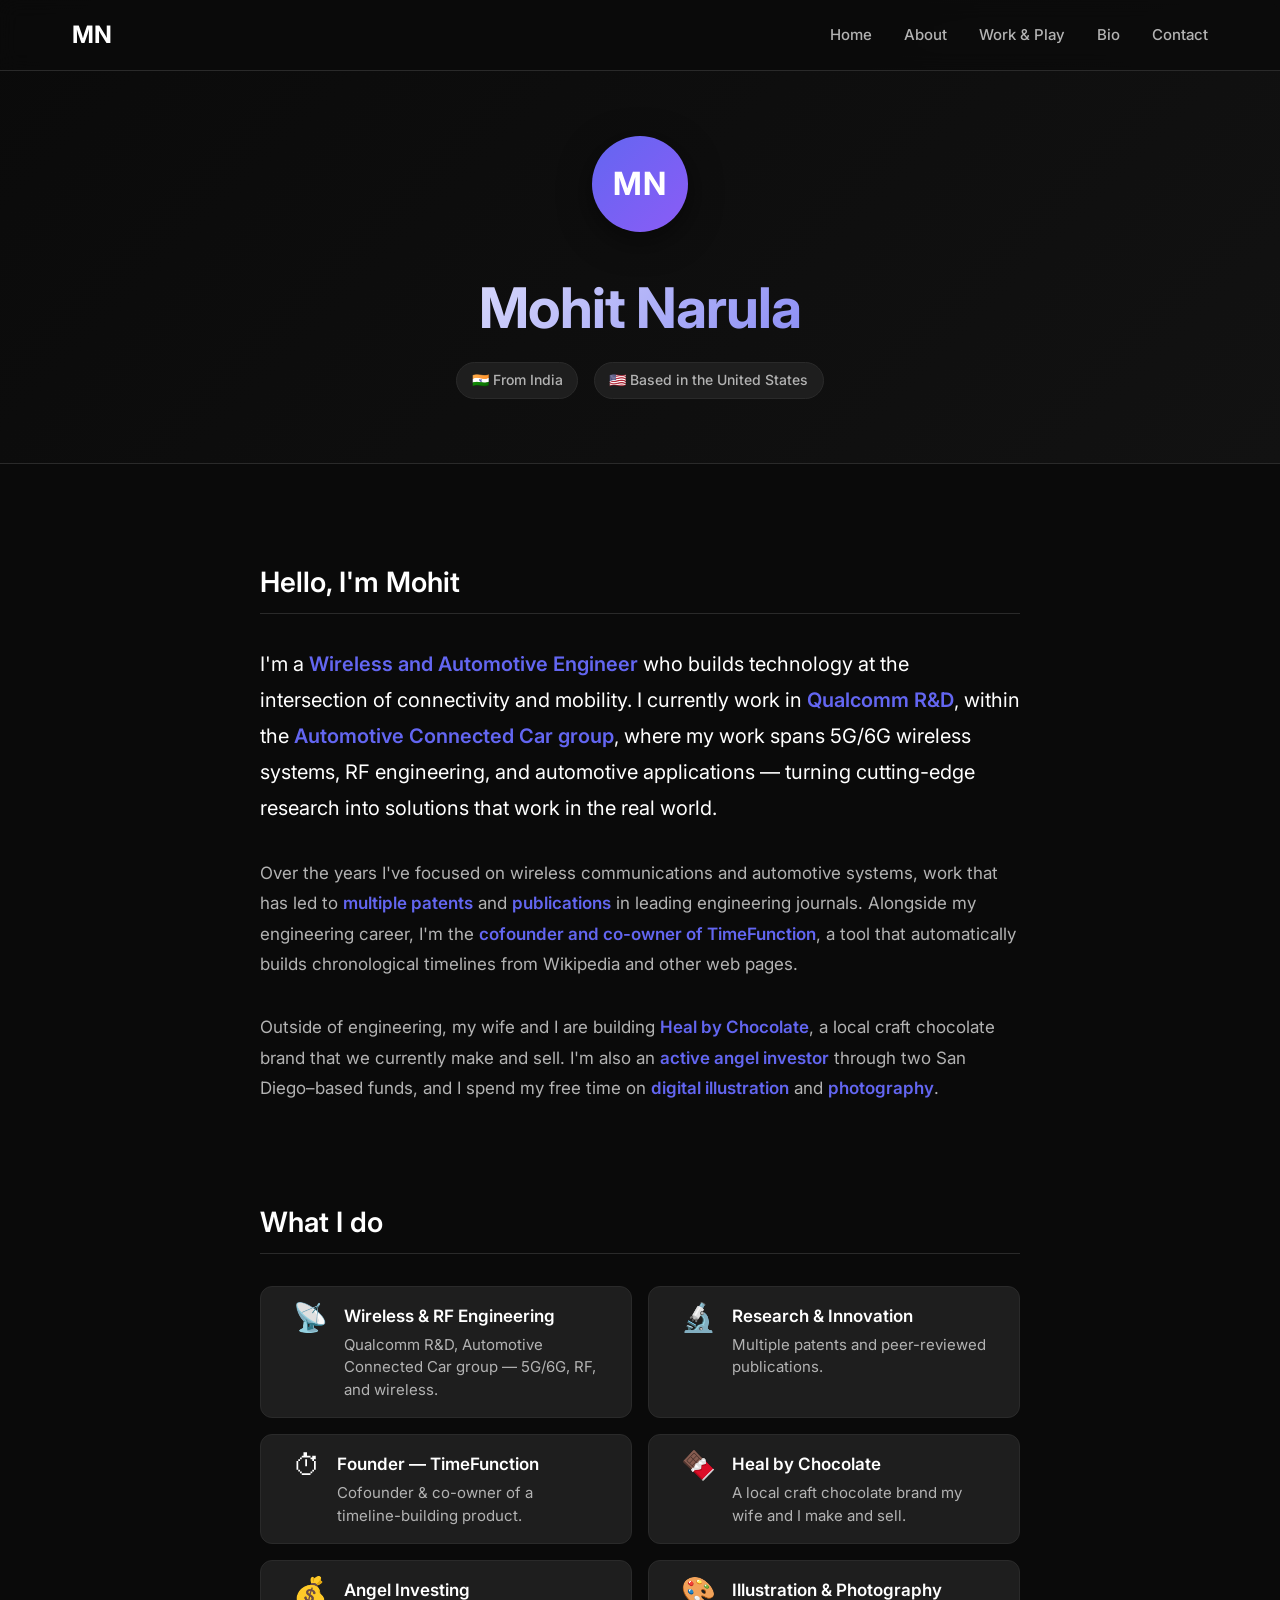
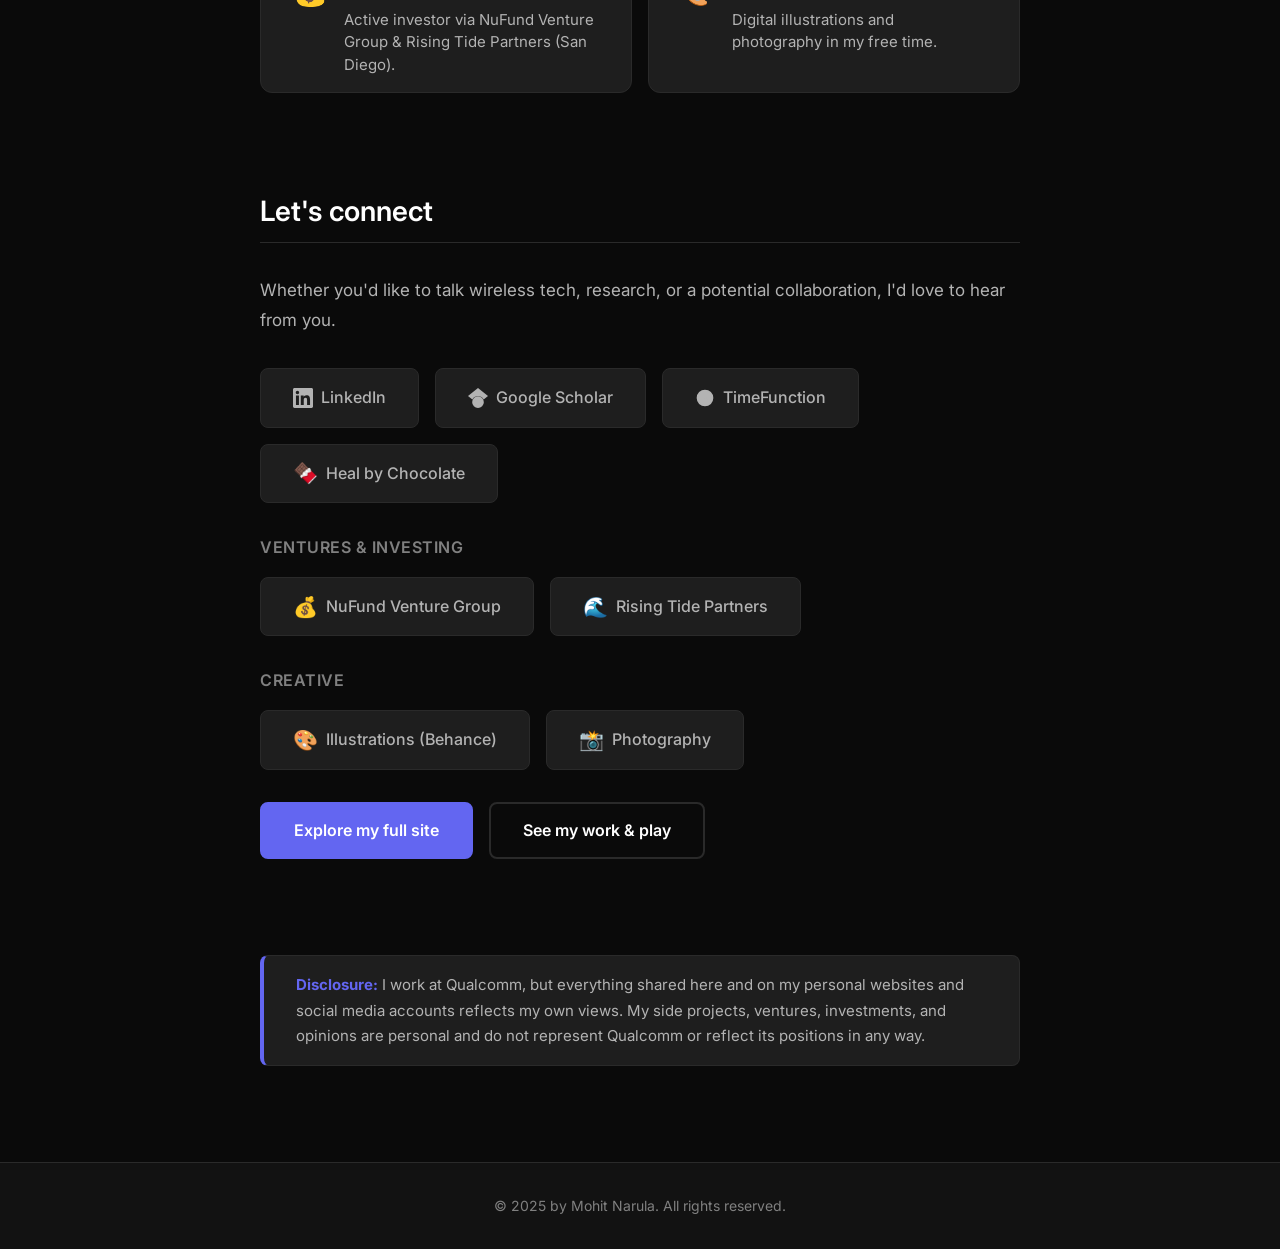
==== bio.html @ b386e652 "Add shareable bio page for professional networking. Co-authored-by: Cursor <cursoragent@cursor.com>" ====
<!DOCTYPE html>
<html lang="en">
<head>
    <meta charset="UTF-8">
    <meta name="viewport" content="width=device-width, initial-scale=1.0">
    <meta name="description" content="A quick introduction to Mohit Narula — Wireless & Automotive Engineer, researcher with multiple patents and publications, and cofounder of TimeFunction.">
    <meta name="author" content="Mohit Narula">
    <title>Mohit Narula — Quick Bio</title>

    <!-- Open Graph / social sharing (LinkedIn, Facebook, etc.) -->
    <meta property="og:type" content="profile">
    <meta property="og:title" content="Mohit Narula — Quick Bio">
    <meta property="og:description" content="Wireless & Automotive Engineer, researcher with multiple patents and publications, and cofounder of TimeFunction.">
    <meta property="og:url" content="https://mohitnarula.com/bio.html">
    <meta property="profile:first_name" content="Mohit">
    <meta property="profile:last_name" content="Narula">

    <!-- Twitter / X card -->
    <meta name="twitter:card" content="summary">
    <meta name="twitter:title" content="Mohit Narula — Quick Bio">
    <meta name="twitter:description" content="Wireless & Automotive Engineer, researcher with multiple patents and publications, and cofounder of TimeFunction.">

    <link rel="stylesheet" href="styles.css">
    <link rel="preconnect" href="https://fonts.googleapis.com">
    <link rel="preconnect" href="https://fonts.gstatic.com" crossorigin>
    <link href="https://fonts.googleapis.com/css2?family=Inter:wght@300;400;500;600;700&display=swap" rel="stylesheet">
</head>
<body>
    <!-- Navigation -->
    <nav class="navbar">
        <div class="nav-container">
            <div class="nav-logo">
                <a href="index.html">MN</a>
            </div>
            <ul class="nav-menu">
                <li><a href="index.html" class="nav-link">Home</a></li>
                <li><a href="index.html#about" class="nav-link">About</a></li>
                <li><a href="index.html#portfolio" class="nav-link">Work & Play</a></li>
                <li><a href="bio.html" class="nav-link active">Bio</a></li>
                <li><a href="index.html#contact" class="nav-link">Contact</a></li>
            </ul>
            <button class="mobile-menu-toggle" aria-label="Toggle menu">
                <span></span>
                <span></span>
                <span></span>
            </button>
        </div>
    </nav>

    <!-- Bio Hero -->
    <header class="bio-hero">
        <div class="bio-hero-inner">
            <div class="bio-avatar" aria-hidden="true">MN</div>
            <h1 class="bio-name">Mohit Narula</h1>
            <div class="bio-locations">
                <span class="bio-location">🇮🇳 From India</span>
                <span class="bio-location">🇺🇸 Based in the United States</span>
            </div>
        </div>
    </header>

    <!-- Bio Body -->
    <main class="section bio-section">
        <div class="bio-container">
            <!-- Intro -->
            <section class="bio-block">
                <h2 class="bio-heading">Hello, I'm Mohit</h2>
                <p class="bio-lead">
                    I'm a <strong>Wireless and Automotive Engineer</strong> who builds technology at the intersection
                    of connectivity and mobility. I currently work in <strong>Qualcomm R&amp;D</strong>, within the
                    <strong>Automotive Connected Car group</strong>, where my work spans 5G/6G wireless systems,
                    RF engineering, and automotive applications — turning cutting-edge research into solutions that
                    work in the real world.
                </p>
                <p class="bio-text">
                    Over the years I've focused on wireless communications and automotive systems, work that has led to
                    <strong>multiple patents</strong> and <strong>publications</strong> in leading engineering journals.
                    Alongside my engineering career, I'm the <strong>cofounder and co-owner of TimeFunction</strong>,
                    a tool that automatically builds chronological timelines from Wikipedia and other web pages.
                </p>
                <p class="bio-text">
                    Outside of engineering, my wife and I are building <strong>Heal by Chocolate</strong>, a local
                    craft chocolate brand that we currently make and sell. I'm also an <strong>active angel investor</strong>
                    through two San Diego&ndash;based funds, and I spend my free time on <strong>digital illustration</strong>
                    and <strong>photography</strong>.
                </p>
            </section>

            <!-- What I do -->
            <section class="bio-block">
                <h2 class="bio-heading">What I do</h2>
                <div class="bio-facts">
                    <div class="bio-fact">
                        <div class="bio-fact-icon">📡</div>
                        <div>
                            <h3>Wireless &amp; RF Engineering</h3>
                            <p>Qualcomm R&amp;D, Automotive Connected Car group — 5G/6G, RF, and wireless.</p>
                        </div>
                    </div>
                    <div class="bio-fact">
                        <div class="bio-fact-icon">🔬</div>
                        <div>
                            <h3>Research &amp; Innovation</h3>
                            <p>Multiple patents and peer-reviewed publications.</p>
                        </div>
                    </div>
                    <div class="bio-fact">
                        <div class="bio-fact-icon">⏱</div>
                        <div>
                            <h3>Founder — TimeFunction</h3>
                            <p>Cofounder &amp; co-owner of a timeline-building product.</p>
                        </div>
                    </div>
                    <div class="bio-fact">
                        <div class="bio-fact-icon">🍫</div>
                        <div>
                            <h3>Heal by Chocolate</h3>
                            <p>A local craft chocolate brand my wife and I make and sell.</p>
                        </div>
                    </div>
                    <div class="bio-fact">
                        <div class="bio-fact-icon">💰</div>
                        <div>
                            <h3>Angel Investing</h3>
                            <p>Active investor via NuFund Venture Group &amp; Rising Tide Partners (San Diego).</p>
                        </div>
                    </div>
                    <div class="bio-fact">
                        <div class="bio-fact-icon">🎨</div>
                        <div>
                            <h3>Illustration &amp; Photography</h3>
                            <p>Digital illustrations and photography in my free time.</p>
                        </div>
                    </div>
                </div>
            </section>

            <!-- Connect -->
            <section class="bio-block">
                <h2 class="bio-heading">Let's connect</h2>
                <p class="bio-text">
                    Whether you'd like to talk wireless tech, research, or a potential collaboration, I'd love to hear from you.
                </p>
                <div class="bio-links">
                    <a href="https://www.linkedin.com/in/mohitnarula" target="_blank" rel="noopener noreferrer" class="social-link" aria-label="LinkedIn">
                        <svg viewBox="0 0 24 24" fill="currentColor">
                            <path d="M20.447 20.452h-3.554v-5.569c0-1.328-.027-3.037-1.852-3.037-1.853 0-2.136 1.445-2.136 2.939v5.667H9.351V9h3.414v1.561h.046c.477-.9 1.637-1.85 3.37-1.85 3.601 0 4.267 2.37 4.267 5.455v6.286zM5.337 7.433c-1.144 0-2.063-.926-2.063-2.065 0-1.138.92-2.063 2.063-2.063 1.14 0 2.064.925 2.064 2.063 0 1.139-.925 2.065-2.064 2.065zm1.782 13.019H3.555V9h3.564v11.452zM22.225 0H1.771C.792 0 0 .774 0 1.729v20.542C0 23.227.792 24 1.771 24h20.451C23.2 24 24 23.227 24 22.271V1.729C24 .774 23.2 0 22.222 0h.003z"/>
                        </svg>
                        <span>LinkedIn</span>
                    </a>
                    <a href="https://scholar.google.com/citations?user=XxkE6-EAAAAJ&hl=en" target="_blank" rel="noopener noreferrer" class="social-link scholar-link-main" aria-label="Google Scholar">
                        <svg viewBox="0 0 24 24" fill="currentColor">
                            <path d="M5.242 13.769L0 9.5 12 0l12 9.5-5.242 4.269C17.548 11.249 14.978 9.5 12 9.5c-2.977 0-5.548 1.748-6.758 4.269zM12 10a7 7 0 1 0 0 14 7 7 0 0 0 0-14z"/>
                        </svg>
                        <span>Google Scholar</span>
                    </a>
                    <a href="https://www.timefunction.com/" target="_blank" rel="noopener noreferrer" class="social-link" aria-label="TimeFunction">
                        <svg viewBox="0 0 24 24" fill="none" stroke="currentColor" stroke-width="2" stroke-linecap="round" stroke-linejoin="round">
                            <circle cx="12" cy="12" r="9"/>
                            <path d="M12 7v5l3 3"/>
                        </svg>
                        <span>TimeFunction</span>
                    </a>
                    <a href="https://www.healbychocolate.com/" target="_blank" rel="noopener noreferrer" class="social-link" aria-label="Heal by Chocolate">
                        <span class="social-link-emoji" aria-hidden="true">🍫</span>
                        <span>Heal by Chocolate</span>
                    </a>
                </div>

                <h3 class="bio-subheading">Ventures &amp; investing</h3>
                <div class="bio-links">
                    <a href="https://nufund.com/" target="_blank" rel="noopener noreferrer" class="social-link" aria-label="NuFund Venture Group">
                        <span class="social-link-emoji" aria-hidden="true">💰</span>
                        <span>NuFund Venture Group</span>
                    </a>
                    <a href="https://risingtidepartners.co/" target="_blank" rel="noopener noreferrer" class="social-link" aria-label="Rising Tide Partners">
                        <span class="social-link-emoji" aria-hidden="true">🌊</span>
                        <span>Rising Tide Partners</span>
                    </a>
                </div>

                <h3 class="bio-subheading">Creative</h3>
                <div class="bio-links">
                    <a href="https://www.behance.net/mohitnarula?locale=en_US" target="_blank" rel="noopener noreferrer" class="social-link" aria-label="Behance illustrations">
                        <span class="social-link-emoji" aria-hidden="true">🎨</span>
                        <span>Illustrations (Behance)</span>
                    </a>
                    <a href="https://express.adobe.com/page/doS4WWP8v38uV/" target="_blank" rel="noopener noreferrer" class="social-link" aria-label="Photography portfolio">
                        <span class="social-link-emoji" aria-hidden="true">📸</span>
                        <span>Photography</span>
                    </a>
                </div>

                <div class="bio-cta">
                    <a href="index.html" class="btn btn-primary">Explore my full site</a>
                    <a href="index.html#portfolio" class="btn btn-secondary">See my work &amp; play</a>
                </div>
            </section>

            <!-- Disclosure -->
            <section class="bio-block">
                <div class="bio-disclosure">
                    <strong>Disclosure:</strong> I work at Qualcomm, but everything shared here and on my personal
                    websites and social media accounts reflects my own views. My side projects, ventures, investments,
                    and opinions are personal and do not represent Qualcomm or reflect its positions in any way.
                </div>
            </section>
        </div>
    </main>

    <!-- Footer -->
    <footer class="footer">
        <div class="container">
            <p>&copy; 2025 by Mohit Narula. All rights reserved.</p>
        </div>
    </footer>

    <script src="script.js"></script>
</body>
</html>
---- styles.css ----
/* ============================================
   Dark Mode Professional Website Styles
   Author: Mohit Narula
   ============================================ */

:root {
    /* Dark Theme Colors */
    --bg-primary: #0a0a0a;
    --bg-secondary: #121212;
    --bg-tertiary: #1a1a1a;
    --bg-card: #1e1e1e;
    
    /* Text Colors */
    --text-primary: #ffffff;
    --text-secondary: #b3b3b3;
    --text-muted: #808080;
    
    /* Accent Colors */
    --accent-primary: #6366f1;
    --accent-secondary: #8b5cf6;
    --accent-hover: #818cf8;
    
    /* Border & Divider */
    --border-color: #2a2a2a;
    --divider: #333333;
    
    /* Shadows */
    --shadow-sm: 0 2px 8px rgba(0, 0, 0, 0.3);
    --shadow-md: 0 4px 16px rgba(0, 0, 0, 0.4);
    --shadow-lg: 0 8px 32px rgba(0, 0, 0, 0.5);
    
    /* Spacing */
    --spacing-xs: 0.5rem;
    --spacing-sm: 1rem;
    --spacing-md: 2rem;
    --spacing-lg: 4rem;
    --spacing-xl: 6rem;
    
    /* Transitions */
    --transition-fast: 0.2s ease;
    --transition-normal: 0.3s ease;
    --transition-slow: 0.5s ease;
}

/* ============================================
   Reset & Base Styles
   ============================================ */

* {
    margin: 0;
    padding: 0;
    box-sizing: border-box;
}

html {
    scroll-behavior: smooth;
}

body {
    font-family: 'Inter', -apple-system, BlinkMacSystemFont, 'Segoe UI', 'Roboto', 'Oxygen', 'Ubuntu', 'Cantarell', sans-serif;
    background-color: var(--bg-primary);
    color: var(--text-primary);
    line-height: 1.6;
    overflow-x: hidden;
    position: relative;
    -webkit-font-smoothing: antialiased;
    -moz-osx-font-smoothing: grayscale;
}

/* Touch-friendly tap targets */
a, button {
    -webkit-tap-highlight-color: rgba(99, 102, 241, 0.3);
    touch-action: manipulation;
}

/* ============================================
   Navigation
   ============================================ */

.navbar {
    position: fixed;
    top: 0;
    left: 0;
    right: 0;
    background: rgba(10, 10, 10, 0.8);
    backdrop-filter: blur(10px);
    -webkit-backdrop-filter: blur(10px);
    border-bottom: 1px solid var(--border-color);
    z-index: 1000;
    padding: var(--spacing-sm) 0;
}

.nav-container {
    max-width: 1200px;
    margin: 0 auto;
    padding: 0 var(--spacing-md);
    display: flex;
    justify-content: space-between;
    align-items: center;
}

.nav-logo a {
    font-size: 1.5rem;
    font-weight: 700;
    color: var(--text-primary);
    text-decoration: none;
    letter-spacing: -0.5px;
    transition: color var(--transition-fast);
}

.nav-logo a:hover {
    color: var(--accent-primary);
}

.nav-menu {
    display: flex;
    list-style: none;
    gap: var(--spacing-md);
    align-items: center;
}

.nav-link {
    color: var(--text-secondary);
    text-decoration: none;
    font-weight: 500;
    font-size: 0.9375rem;
    transition: color var(--transition-fast);
    position: relative;
    padding: var(--spacing-xs) 0;
}

.nav-link::after {
    content: '';
    position: absolute;
    bottom: 0;
    left: 0;
    width: 0;
    height: 2px;
    background: var(--accent-primary);
    transition: width var(--transition-normal);
}

.nav-link:hover,
.nav-link.active {
    color: var(--text-primary);
}

.nav-link:hover::after,
.nav-link.active::after {
    width: 100%;
}


.mobile-menu-toggle {
    display: none;
    flex-direction: column;
    gap: 4px;
    background: none;
    border: none;
    cursor: pointer;
    padding: var(--spacing-xs);
}

.mobile-menu-toggle span {
    width: 24px;
    height: 2px;
    background: var(--text-primary);
    transition: all var(--transition-fast);
}

/* ============================================
   Hero Section
   ============================================ */

.hero {
    min-height: 100vh;
    display: flex;
    flex-direction: column;
    justify-content: center;
    align-items: center;
    text-align: center;
    padding: var(--spacing-xl) var(--spacing-md);
    position: relative;
    background: linear-gradient(135deg, var(--bg-primary) 0%, var(--bg-secondary) 100%);
}

.hero-content {
    max-width: 800px;
    animation: fadeInUp 0.8s ease;
}


.hero-title {
    font-size: clamp(2.5rem, 5vw, 4rem);
    font-weight: 700;
    margin-bottom: var(--spacing-sm);
    background: linear-gradient(135deg, var(--text-primary) 0%, var(--accent-primary) 100%);
    -webkit-background-clip: text;
    -webkit-text-fill-color: transparent;
    background-clip: text;
    letter-spacing: -1px;
}

.hero-subtitle {
    font-size: clamp(1.125rem, 2vw, 1.5rem);
    color: var(--text-secondary);
    margin-bottom: var(--spacing-md);
    font-weight: 400;
}

.hero-tags {
    display: flex;
    gap: var(--spacing-xs);
    justify-content: center;
    flex-wrap: wrap;
    margin-bottom: var(--spacing-lg);
}

.tag {
    padding: 0.5rem 1rem;
    background: var(--bg-card);
    border: 1px solid var(--border-color);
    border-radius: 20px;
    font-size: 0.875rem;
    color: var(--text-secondary);
    font-weight: 500;
    transition: all var(--transition-fast);
}

.tag:hover {
    border-color: var(--accent-primary);
    color: var(--accent-primary);
    transform: translateY(-2px);
}

.hero-buttons {
    display: flex;
    gap: var(--spacing-sm);
    justify-content: center;
    flex-wrap: wrap;
}

.scroll-indicator {
    position: absolute;
    bottom: var(--spacing-lg);
    left: 50%;
    transform: translateX(-50%);
    display: flex;
    flex-direction: column;
    align-items: center;
    gap: var(--spacing-xs);
    color: var(--text-muted);
    font-size: 0.875rem;
    animation: bounce 2s infinite;
}

.scroll-arrow {
    width: 2px;
    height: 30px;
    background: var(--text-muted);
    position: relative;
}

.scroll-arrow::after {
    content: '';
    position: absolute;
    bottom: 0;
    left: -4px;
    width: 10px;
    height: 10px;
    border-right: 2px solid var(--text-muted);
    border-bottom: 2px solid var(--text-muted);
    transform: rotate(45deg);
}

/* ============================================
   Buttons
   ============================================ */

.btn {
    display: inline-block;
    padding: 0.875rem 2rem;
    border-radius: 8px;
    text-decoration: none;
    font-weight: 600;
    font-size: 1rem;
    transition: all var(--transition-normal);
    border: 2px solid transparent;
    cursor: pointer;
}

.btn-primary {
    background: var(--accent-primary);
    color: var(--text-primary);
    border-color: var(--accent-primary);
}

.btn-primary:hover {
    background: var(--accent-hover);
    border-color: var(--accent-hover);
    transform: translateY(-2px);
    box-shadow: var(--shadow-md);
}

.btn-secondary {
    background: transparent;
    color: var(--text-primary);
    border-color: var(--border-color);
}

.btn-secondary:hover {
    border-color: var(--accent-primary);
    color: var(--accent-primary);
    transform: translateY(-2px);
}

/* ============================================
   Sections
   ============================================ */

.section {
    padding: var(--spacing-xl) var(--spacing-md);
    min-height: 60vh;
}

.section-alt {
    background: var(--bg-secondary);
}

.container {
    max-width: 1200px;
    margin: 0 auto;
}

.section-title {
    font-size: clamp(2rem, 4vw, 3rem);
    font-weight: 700;
    margin-bottom: var(--spacing-lg);
    text-align: center;
    color: var(--text-primary);
    position: relative;
    padding-bottom: var(--spacing-sm);
}

.section-title::after {
    content: '';
    position: absolute;
    bottom: 0;
    left: 50%;
    transform: translateX(-50%);
    width: 60px;
    height: 4px;
    background: linear-gradient(90deg, transparent, var(--accent-primary), transparent);
    border-radius: 2px;
}

.section-subtitle {
    text-align: center;
    color: var(--text-secondary);
    font-size: 1rem;
    margin-bottom: var(--spacing-md);
    max-width: 700px;
    margin-left: auto;
    margin-right: auto;
}

/* ============================================
   About Section
   ============================================ */

.about-content {
    max-width: 800px;
    margin: 0 auto;
    text-align: center;
}

.about-text p {
    font-size: 1.125rem;
    color: var(--text-secondary);
    margin-bottom: var(--spacing-md);
    line-height: 1.8;
}

.about-text strong {
    color: var(--accent-primary);
    font-weight: 600;
}

/* Inline links in About — match accent, not default browser blue */
.about-text a {
    color: var(--accent-primary);
    font-weight: 600;
    text-decoration: none;
    border-bottom: 1px solid rgba(99, 102, 241, 0.35);
    transition: color var(--transition-fast), border-color var(--transition-fast);
}

.about-text a:hover {
    color: var(--accent-hover);
    border-bottom-color: var(--accent-hover);
}

.about-highlight {
    margin-top: var(--spacing-lg);
    padding: var(--spacing-md);
    background: var(--bg-card);
    border: 1px solid var(--border-color);
    border-left: 4px solid var(--accent-primary);
    border-radius: 8px;
}

.scholar-link {
    display: flex;
    align-items: center;
    gap: var(--spacing-md);
    padding: var(--spacing-md);
    background: var(--bg-tertiary);
    border-radius: 8px;
    text-decoration: none;
    color: var(--text-primary);
    transition: all var(--transition-normal);
}

.scholar-link:hover {
    background: var(--bg-card);
    transform: translateX(4px);
    box-shadow: var(--shadow-md);
}

.scholar-link svg {
    width: 32px;
    height: 32px;
    fill: var(--accent-primary);
    flex-shrink: 0;
}

/* Stroke-only icons (e.g. TimeFunction) — same accent as filled Scholar icon */
.scholar-link svg[fill="none"] {
    fill: none !important;
    stroke: var(--accent-primary);
    stroke-width: 2;
    stroke-linecap: round;
    stroke-linejoin: round;
}

.scholar-link div {
    flex: 1;
    display: flex;
    flex-direction: column;
    gap: 4px;
}

.scholar-link strong {
    font-size: 1.125rem;
    color: var(--text-primary);
    font-weight: 600;
}

.scholar-link span {
    font-size: 0.875rem;
    color: var(--text-secondary);
}

.scholar-link .external-icon {
    font-size: 1.25rem;
    color: var(--accent-primary);
    margin-left: auto;
}

.scholar-link-main {
    background: linear-gradient(135deg, rgba(99, 102, 241, 0.1) 0%, rgba(139, 92, 246, 0.1) 100%);
    border-color: var(--accent-primary);
}

.scholar-link-main:hover {
    background: linear-gradient(135deg, rgba(99, 102, 241, 0.2) 0%, rgba(139, 92, 246, 0.2) 100%);
}

/* ============================================
   Work & Play (Portfolio) Section
   ============================================ */

.portfolio-subsection {
    margin-bottom: var(--spacing-xl);
}

.portfolio-subsection:last-child {
    margin-bottom: 0;
}

.subsection-title {
    font-size: 1.75rem;
    font-weight: 600;
    color: var(--text-primary);
    margin-bottom: var(--spacing-lg);
    text-align: center;
    position: relative;
    padding-bottom: var(--spacing-sm);
}

.subsection-title::after {
    content: '';
    position: absolute;
    bottom: 0;
    left: 50%;
    transform: translateX(-50%);
    width: 40px;
    height: 2px;
    background: var(--accent-primary);
    border-radius: 1px;
}

.topics-container {
    display: flex;
    flex-direction: column;
    gap: var(--spacing-md);
}

.topic-category {
    background: var(--bg-card);
    border: 1px solid var(--border-color);
    border-radius: 12px;
    padding: var(--spacing-sm) var(--spacing-md);
    transition: all var(--transition-normal);
}

.topic-category:hover {
    border-color: var(--accent-primary);
    box-shadow: var(--shadow-md);
}

.topic-title {
    font-size: 1.125rem;
    font-weight: 600;
    color: var(--text-primary);
    margin-bottom: var(--spacing-sm);
    padding-bottom: var(--spacing-xs);
    border-bottom: 1px solid var(--border-color);
    display: flex;
    align-items: center;
    gap: var(--spacing-xs);
}

/* ============================================
   Projects Section
   ============================================ */

.projects-grid {
    display: grid;
    grid-template-columns: repeat(auto-fit, minmax(300px, 1fr));
    gap: var(--spacing-sm);
    margin-top: var(--spacing-sm);
}

.project-card {
    background: var(--bg-tertiary);
    border: 1px solid var(--border-color);
    border-radius: 8px;
    padding: var(--spacing-sm);
    transition: all var(--transition-normal);
    display: flex;
    flex-direction: column;
}

.project-card:hover {
    transform: translateY(-8px);
    box-shadow: var(--shadow-lg);
    border-color: var(--accent-primary);
}

.project-icon {
    font-size: 2rem;
    margin-bottom: var(--spacing-xs);
}

.project-title {
    font-size: 1.25rem;
    font-weight: 600;
    margin-bottom: var(--spacing-xs);
    color: var(--text-primary);
}

.project-description {
    color: var(--text-secondary);
    margin-bottom: var(--spacing-sm);
    line-height: 1.5;
    flex-grow: 1;
    font-size: 0.9375rem;
}

.project-link {
    color: var(--accent-primary);
    text-decoration: none;
    font-weight: 600;
    display: inline-flex;
    align-items: center;
    gap: var(--spacing-xs);
    transition: all var(--transition-fast);
}

.project-link:hover {
    gap: var(--spacing-sm);
    color: var(--accent-hover);
}

.project-link span {
    transition: transform var(--transition-fast);
}

.project-link:hover span {
    transform: translateX(4px);
}

/* ============================================
   Hobbies Section
   ============================================ */

.hobbies-grid {
    display: grid;
    grid-template-columns: repeat(auto-fit, minmax(200px, 1fr));
    gap: var(--spacing-sm);
    margin-top: var(--spacing-sm);
}

.hobby-card {
    background: var(--bg-tertiary);
    border: 1px solid var(--border-color);
    border-radius: 8px;
    padding: var(--spacing-sm);
    text-decoration: none;
    color: var(--text-primary);
    transition: all var(--transition-normal);
    display: flex;
    flex-direction: column;
    align-items: center;
    text-align: center;
    position: relative;
    overflow: hidden;
}

.hobby-card::before {
    content: '';
    position: absolute;
    top: 0;
    left: 0;
    right: 0;
    height: 4px;
    background: linear-gradient(90deg, var(--accent-primary), var(--accent-secondary));
    transform: scaleX(0);
    transition: transform var(--transition-normal);
}

.hobby-card:hover::before {
    transform: scaleX(1);
}

.hobby-card:hover {
    transform: translateY(-8px);
    box-shadow: var(--shadow-lg);
    border-color: var(--accent-primary);
}

.hobby-icon {
    font-size: 2rem;
    margin-bottom: var(--spacing-xs);
    filter: grayscale(0.3);
    transition: transform var(--transition-normal);
}

.hobby-card:hover .hobby-icon {
    transform: scale(1.1) rotate(5deg);
    filter: grayscale(0);
}

.hobby-title {
    font-size: 1rem;
    font-weight: 600;
    margin-bottom: 2px;
    color: var(--text-primary);
}

.hobby-description {
    color: var(--text-secondary);
    font-size: 0.8125rem;
    margin-bottom: var(--spacing-xs);
    line-height: 1.4;
}

.hobby-link {
    color: var(--accent-primary);
    font-weight: 600;
    font-size: 0.875rem;
    margin-top: auto;
    transition: all var(--transition-fast);
}

.hobby-card:hover .hobby-link {
    color: var(--accent-hover);
    transform: translateX(4px);
}


/* ============================================
   Content Links (Writing & Content)
   ============================================ */

.content-links {
    display: flex;
    flex-direction: column;
    gap: var(--spacing-sm);
}

.content-link {
    display: flex;
    flex-direction: column;
    padding: var(--spacing-sm) var(--spacing-md);
    background: var(--bg-tertiary);
    border: 1px solid var(--border-color);
    border-radius: 8px;
    text-decoration: none;
    color: var(--text-primary);
    transition: all var(--transition-normal);
    gap: 4px;
}

.content-link:hover {
    background: var(--bg-card);
    border-color: var(--accent-primary);
    transform: translateX(4px);
    box-shadow: var(--shadow-sm);
}

.content-link-title {
    font-size: 1rem;
    font-weight: 600;
    color: var(--text-primary);
}

.content-link-desc {
    font-size: 0.875rem;
    color: var(--text-secondary);
    font-weight: 400;
}

.content-link:hover .content-link-title {
    color: var(--accent-primary);
}

/* ============================================
   Contact Section
   ============================================ */

.contact-content {
    text-align: center;
    max-width: 800px;
    margin: 0 auto;
}

.contact-description {
    font-size: 1.125rem;
    color: var(--text-secondary);
    margin-bottom: var(--spacing-lg);
}

.social-links {
    display: flex;
    justify-content: center;
    gap: var(--spacing-md);
    flex-wrap: wrap;
}

.social-link {
    display: flex;
    align-items: center;
    gap: var(--spacing-xs);
    padding: var(--spacing-sm) var(--spacing-md);
    background: var(--bg-card);
    border: 1px solid var(--border-color);
    border-radius: 8px;
    color: var(--text-secondary);
    text-decoration: none;
    transition: all var(--transition-normal);
    font-weight: 500;
}

.social-link svg {
    width: 20px;
    height: 20px;
    fill: currentColor;
}

.social-link:hover {
    color: var(--text-primary);
    border-color: var(--accent-primary);
    background: var(--bg-tertiary);
    transform: translateY(-4px);
    box-shadow: var(--shadow-md);
}

/* ============================================
   Footer
   ============================================ */

.footer {
    background: var(--bg-secondary);
    border-top: 1px solid var(--border-color);
    padding: var(--spacing-md);
    text-align: center;
}

.footer p {
    color: var(--text-muted);
    font-size: 0.875rem;
}

/* ============================================
   Bio Page
   ============================================ */

.bio-hero {
    padding: calc(var(--spacing-xl) + 40px) var(--spacing-md) var(--spacing-lg);
    text-align: center;
    background: linear-gradient(135deg, var(--bg-primary) 0%, var(--bg-secondary) 100%);
    border-bottom: 1px solid var(--border-color);
}

.bio-hero-inner {
    max-width: 720px;
    margin: 0 auto;
    animation: fadeInUp 0.8s ease;
}

.bio-avatar {
    width: 96px;
    height: 96px;
    margin: 0 auto var(--spacing-md);
    display: flex;
    align-items: center;
    justify-content: center;
    border-radius: 50%;
    font-size: 2rem;
    font-weight: 700;
    letter-spacing: 1px;
    color: var(--text-primary);
    background: linear-gradient(135deg, var(--accent-primary) 0%, var(--accent-secondary) 100%);
    box-shadow: var(--shadow-lg);
}

.bio-name {
    font-size: clamp(2.25rem, 5vw, 3.5rem);
    font-weight: 700;
    letter-spacing: -1px;
    margin-bottom: var(--spacing-xs);
    background: linear-gradient(135deg, var(--text-primary) 0%, var(--accent-primary) 100%);
    -webkit-background-clip: text;
    -webkit-text-fill-color: transparent;
    background-clip: text;
}

.bio-tagline {
    font-size: clamp(1rem, 2vw, 1.25rem);
    color: var(--text-secondary);
    margin-bottom: var(--spacing-md);
}

.bio-locations {
    display: flex;
    gap: var(--spacing-sm);
    justify-content: center;
    flex-wrap: wrap;
}

.bio-location {
    padding: 0.4rem 0.9rem;
    background: var(--bg-card);
    border: 1px solid var(--border-color);
    border-radius: 20px;
    font-size: 0.875rem;
    color: var(--text-secondary);
    font-weight: 500;
}

.bio-section {
    min-height: auto;
}

.bio-container {
    max-width: 760px;
    margin: 0 auto;
}

.bio-block {
    margin-bottom: var(--spacing-xl);
}

.bio-block:last-child {
    margin-bottom: 0;
}

.bio-heading {
    font-size: 1.75rem;
    font-weight: 600;
    color: var(--text-primary);
    margin-bottom: var(--spacing-md);
    padding-bottom: var(--spacing-xs);
    border-bottom: 1px solid var(--border-color);
}

.bio-lead {
    font-size: 1.25rem;
    color: var(--text-primary);
    line-height: 1.8;
    margin-bottom: var(--spacing-md);
}

.bio-text {
    font-size: 1.0625rem;
    color: var(--text-secondary);
    line-height: 1.8;
    margin-bottom: var(--spacing-md);
}

.bio-lead strong,
.bio-text strong {
    color: var(--accent-primary);
    font-weight: 600;
}

.bio-facts {
    display: grid;
    grid-template-columns: repeat(auto-fit, minmax(300px, 1fr));
    gap: var(--spacing-sm);
}

.bio-fact {
    display: flex;
    gap: var(--spacing-sm);
    align-items: flex-start;
    padding: var(--spacing-sm) var(--spacing-md);
    background: var(--bg-card);
    border: 1px solid var(--border-color);
    border-radius: 12px;
    transition: all var(--transition-normal);
}

.bio-fact:hover {
    border-color: var(--accent-primary);
    transform: translateY(-4px);
    box-shadow: var(--shadow-md);
}

.bio-fact-icon {
    font-size: 1.75rem;
    line-height: 1;
    flex-shrink: 0;
}

.bio-fact h3 {
    font-size: 1.0625rem;
    font-weight: 600;
    color: var(--text-primary);
    margin-bottom: 4px;
}

.bio-fact p {
    font-size: 0.9375rem;
    color: var(--text-secondary);
    line-height: 1.5;
}

.bio-subheading {
    font-size: 1rem;
    font-weight: 600;
    color: var(--text-muted);
    text-transform: uppercase;
    letter-spacing: 0.5px;
    margin-bottom: var(--spacing-sm);
}

.bio-links {
    display: flex;
    gap: var(--spacing-sm);
    flex-wrap: wrap;
    margin-bottom: var(--spacing-md);
}

.social-link-emoji {
    font-size: 1.25rem;
    line-height: 1;
}

.bio-disclosure {
    padding: var(--spacing-sm) var(--spacing-md);
    background: var(--bg-card);
    border: 1px solid var(--border-color);
    border-left: 4px solid var(--accent-primary);
    border-radius: 8px;
    color: var(--text-secondary);
    font-size: 0.9375rem;
    line-height: 1.7;
}

.bio-disclosure strong {
    color: var(--accent-primary);
}

.bio-cta {
    display: flex;
    gap: var(--spacing-sm);
    flex-wrap: wrap;
}

@media (max-width: 768px) {
    .bio-hero {
        padding: calc(var(--spacing-lg) + 60px) var(--spacing-sm) var(--spacing-lg);
    }

    .bio-facts {
        grid-template-columns: 1fr;
    }

    .bio-lead {
        font-size: 1.125rem;
    }

    .bio-links,
    .bio-cta {
        flex-direction: column;
    }

    .bio-links .social-link,
    .bio-cta .btn {
        justify-content: center;
        text-align: center;
        min-height: 48px;
    }
}

/* ============================================
   Animations
   ============================================ */

@keyframes fadeInUp {
    from {
        opacity: 0;
        transform: translateY(30px);
    }
    to {
        opacity: 1;
        transform: translateY(0);
    }
}

@keyframes bounce {
    0%, 100% {
        transform: translateX(-50%) translateY(0);
    }
    50% {
        transform: translateX(-50%) translateY(10px);
    }
}

/* ============================================
   Flags Sidebar
   ============================================ */

.flags-sidebar {
    position: fixed;
    right: 15px;
    top: 50%;
    transform: translateY(-50%);
    z-index: 100;
    background: rgba(18, 18, 18, 0.85);
    backdrop-filter: blur(10px);
    border: 1px solid var(--border-color);
    border-radius: 12px;
    padding: var(--spacing-sm) var(--spacing-xs);
    display: flex;
    flex-direction: column;
    gap: var(--spacing-md);
    min-width: 100px;
    max-width: 110px;
    box-shadow: var(--shadow-lg);
}

.flags-section {
    display: flex;
    flex-direction: column;
    gap: var(--spacing-xs);
}

.flags-label {
    font-size: 0.6875rem;
    color: var(--text-muted);
    font-weight: 300;
    text-transform: uppercase;
    letter-spacing: 0.5px;
    margin-bottom: var(--spacing-xs);
    text-align: center;
    opacity: 0.7;
}

.flags-group {
    display: flex;
    flex-direction: column;
    gap: 6px;
    align-items: center;
}

.flag-icon {
    font-size: 1.5rem;
    line-height: 1;
    cursor: default;
    transition: transform var(--transition-fast);
    display: inline-block;
    filter: grayscale(0.1);
}

.flag-icon:hover {
    transform: scale(1.2);
    filter: grayscale(0);
}

/* ============================================
   Responsive Design
   ============================================ */

@media (max-width: 768px) {
    /* Navigation */
    .nav-container {
        padding: 0 var(--spacing-sm);
    }

    .nav-logo a {
        font-size: 1.25rem;
    }

    .nav-menu {
        position: fixed;
        top: 60px;
        left: -100%;
        flex-direction: column;
        background: rgba(18, 18, 18, 0.98);
        backdrop-filter: blur(20px);
        width: 100%;
        text-align: center;
        transition: left var(--transition-normal);
        padding: var(--spacing-md) 0;
        border-bottom: 1px solid var(--border-color);
        box-shadow: var(--shadow-lg);
        gap: 0;
    }

    .nav-menu li {
        width: 100%;
        padding: var(--spacing-sm) 0;
        border-bottom: 1px solid var(--border-color);
    }

    .nav-menu li:last-child {
        border-bottom: none;
    }

    .nav-link {
        display: block;
        padding: var(--spacing-sm);
        font-size: 1rem;
    }

    .nav-menu.active {
        left: 0;
    }

    .flags-sidebar {
        display: none;
    }

    .mobile-menu-toggle {
        display: flex;
    }

    .mobile-menu-toggle.active span:nth-child(1) {
        transform: rotate(45deg) translate(5px, 5px);
    }

    .mobile-menu-toggle.active span:nth-child(2) {
        opacity: 0;
    }

    .mobile-menu-toggle.active span:nth-child(3) {
        transform: rotate(-45deg) translate(7px, -6px);
    }

    /* Hero Section */
    .hero {
        padding: calc(var(--spacing-xl) + 60px) var(--spacing-sm) var(--spacing-lg);
        min-height: auto;
    }

    .hero-title {
        font-size: 2.5rem;
        margin-bottom: var(--spacing-sm);
    }

    .hero-subtitle {
        font-size: 1.125rem;
        margin-bottom: var(--spacing-md);
    }

    .hero-buttons {
        flex-direction: column;
        width: 100%;
        gap: var(--spacing-sm);
    }

    .btn {
        width: 100%;
        text-align: center;
        padding: 1rem 2rem;
        font-size: 1rem;
        min-height: 48px; /* Touch-friendly size */
    }

    .scroll-indicator {
        display: none; /* Hide scroll arrow on mobile screens */
    }

    /* Sections */
    .section {
        padding: var(--spacing-lg) var(--spacing-sm);
        min-height: auto;
    }

    .section-title {
        font-size: 2rem;
        margin-bottom: var(--spacing-md);
    }

    .section-subtitle {
        font-size: 1rem;
        margin-bottom: var(--spacing-md);
    }

    /* About Section */
    .about-text p {
        font-size: 1rem;
        margin-bottom: var(--spacing-sm);
    }

    .scholar-link {
        flex-direction: column;
        text-align: center;
        gap: var(--spacing-sm);
    }

    .scholar-link svg {
        width: 40px;
        height: 40px;
    }

    .scholar-link .external-icon {
        margin-left: 0;
        margin-top: var(--spacing-xs);
    }

    /* Projects & Hobbies Grids */
    .projects-grid,
    .hobbies-grid {
        grid-template-columns: 1fr;
        gap: var(--spacing-sm);
        margin-top: var(--spacing-md);
    }

    .project-card,
    .hobby-card {
        padding: var(--spacing-sm);
    }

    .project-icon,
    .hobby-icon {
        font-size: 2.5rem;
    }

    .project-title,
    .hobby-title {
        font-size: 1.125rem;
    }

    .project-description,
    .hobby-description {
        font-size: 0.9375rem;
    }

    /* Topic Categories */
    .topic-category {
        padding: var(--spacing-sm);
    }

    .topic-title {
        font-size: 1.125rem;
        margin-bottom: var(--spacing-sm);
    }

    .subsection-title {
        font-size: 1.5rem;
        margin-bottom: var(--spacing-md);
    }

    /* Content Links */
    .content-links {
        gap: var(--spacing-xs);
    }

    .content-link {
        padding: var(--spacing-sm);
        min-height: 48px; /* Touch-friendly */
    }

    .content-link-title {
        font-size: 0.9375rem;
    }

    .content-link-desc {
        font-size: 0.8125rem;
    }

    /* Contact Section */
    .contact-description {
        font-size: 1rem;
        margin-bottom: var(--spacing-md);
    }

    .social-links {
        flex-direction: column;
        align-items: stretch;
        gap: var(--spacing-sm);
    }

    .social-link {
        justify-content: center;
        padding: var(--spacing-sm) var(--spacing-md);
        min-height: 48px; /* Touch-friendly */
    }

    /* Footer */
    .footer {
        padding: var(--spacing-sm);
    }

    .footer p {
        font-size: 0.8125rem;
    }
}

@media (max-width: 480px) {
    /* Extra small screens */
    .hero {
        padding: calc(var(--spacing-lg) + 60px) var(--spacing-xs) var(--spacing-md);
    }

    .hero-title {
        font-size: 2rem;
    }

    .hero-subtitle {
        font-size: 1rem;
    }

    .section {
        padding: var(--spacing-md) var(--spacing-xs);
    }

    .section-title {
        font-size: 1.75rem;
    }

    .nav-container {
        padding: 0 var(--spacing-xs);
    }

    .nav-logo a {
        font-size: 1.125rem;
    }

    .btn {
        padding: 0.875rem 1.5rem;
        font-size: 0.9375rem;
    }

    .project-card,
    .hobby-card {
        padding: var(--spacing-xs);
    }

    .topic-category {
        padding: var(--spacing-xs);
    }
}

/* Landscape orientation adjustments for mobile */
@media (max-width: 768px) and (orientation: landscape) {
    .hero {
        min-height: auto;
        padding: calc(var(--spacing-md) + 60px) var(--spacing-sm) var(--spacing-md);
    }

    .hero-title {
        font-size: 2rem;
    }

    .section {
        padding: var(--spacing-md) var(--spacing-sm);
    }
}
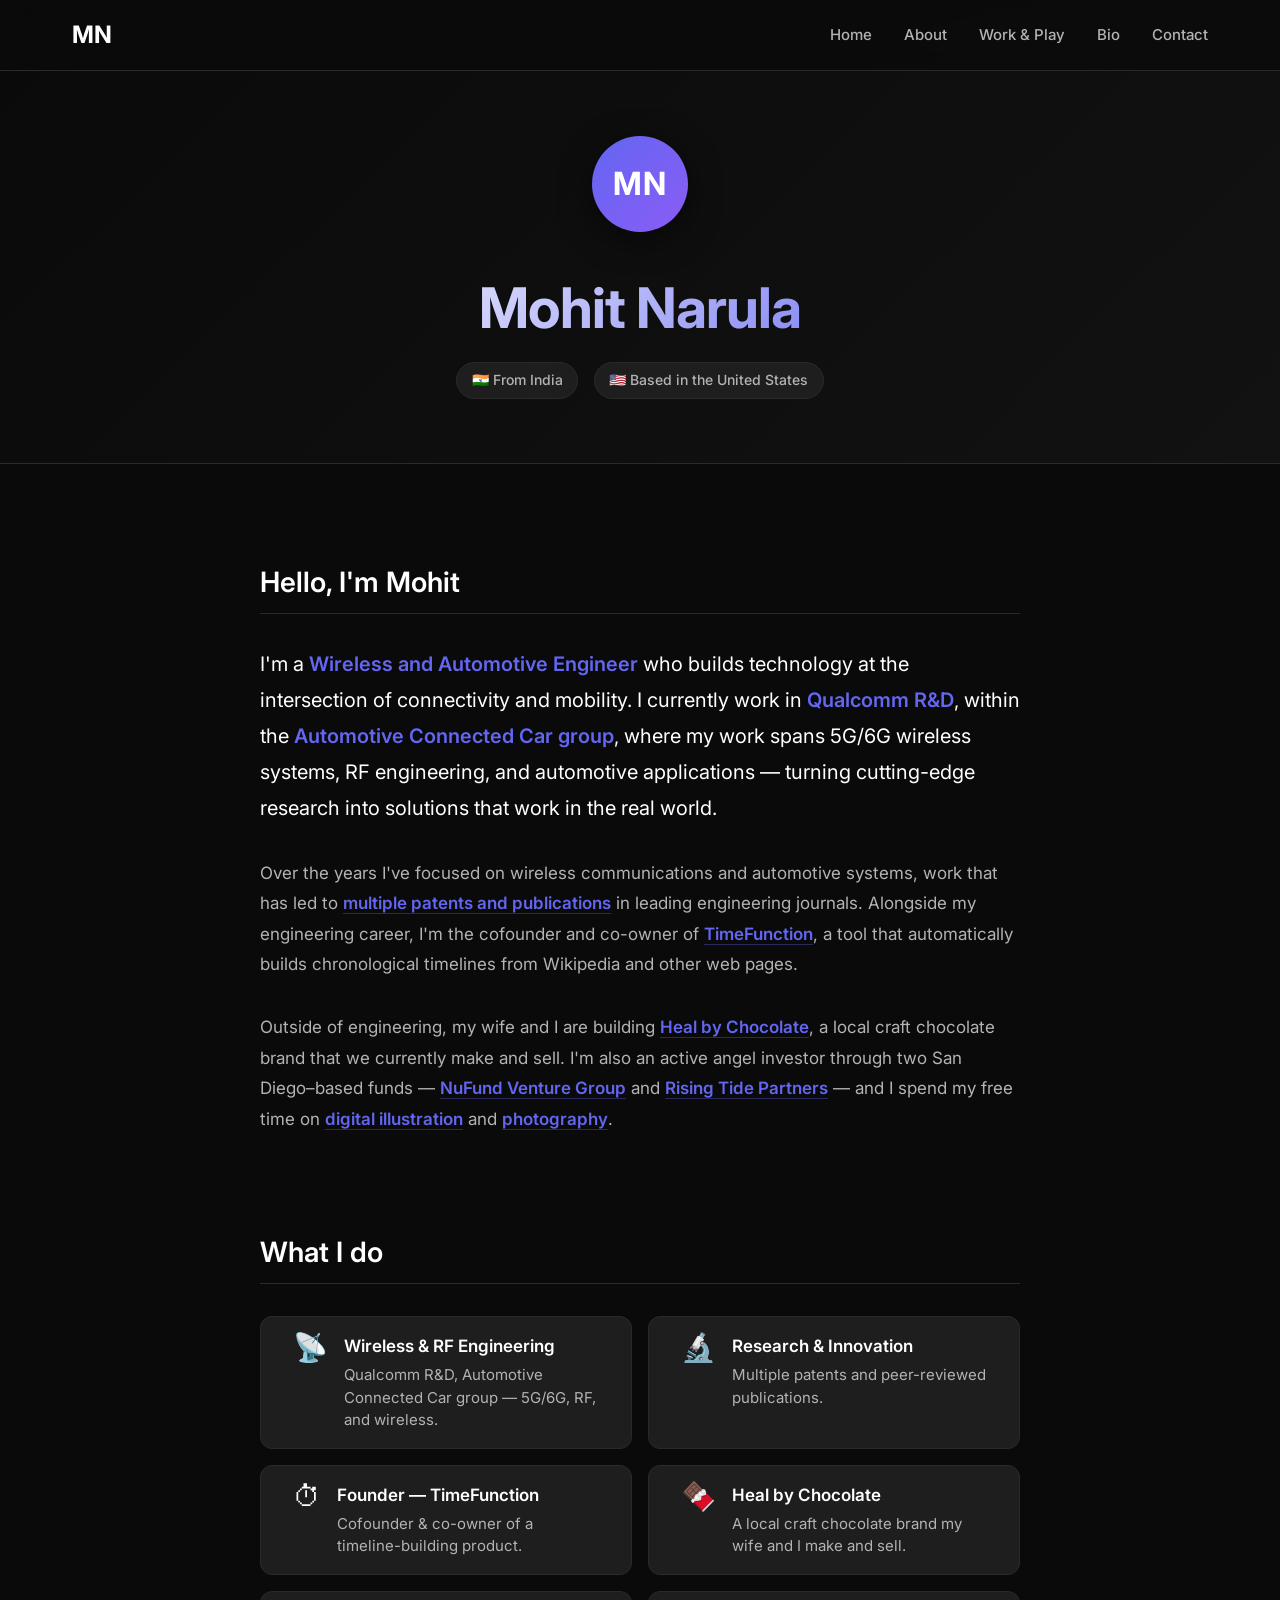
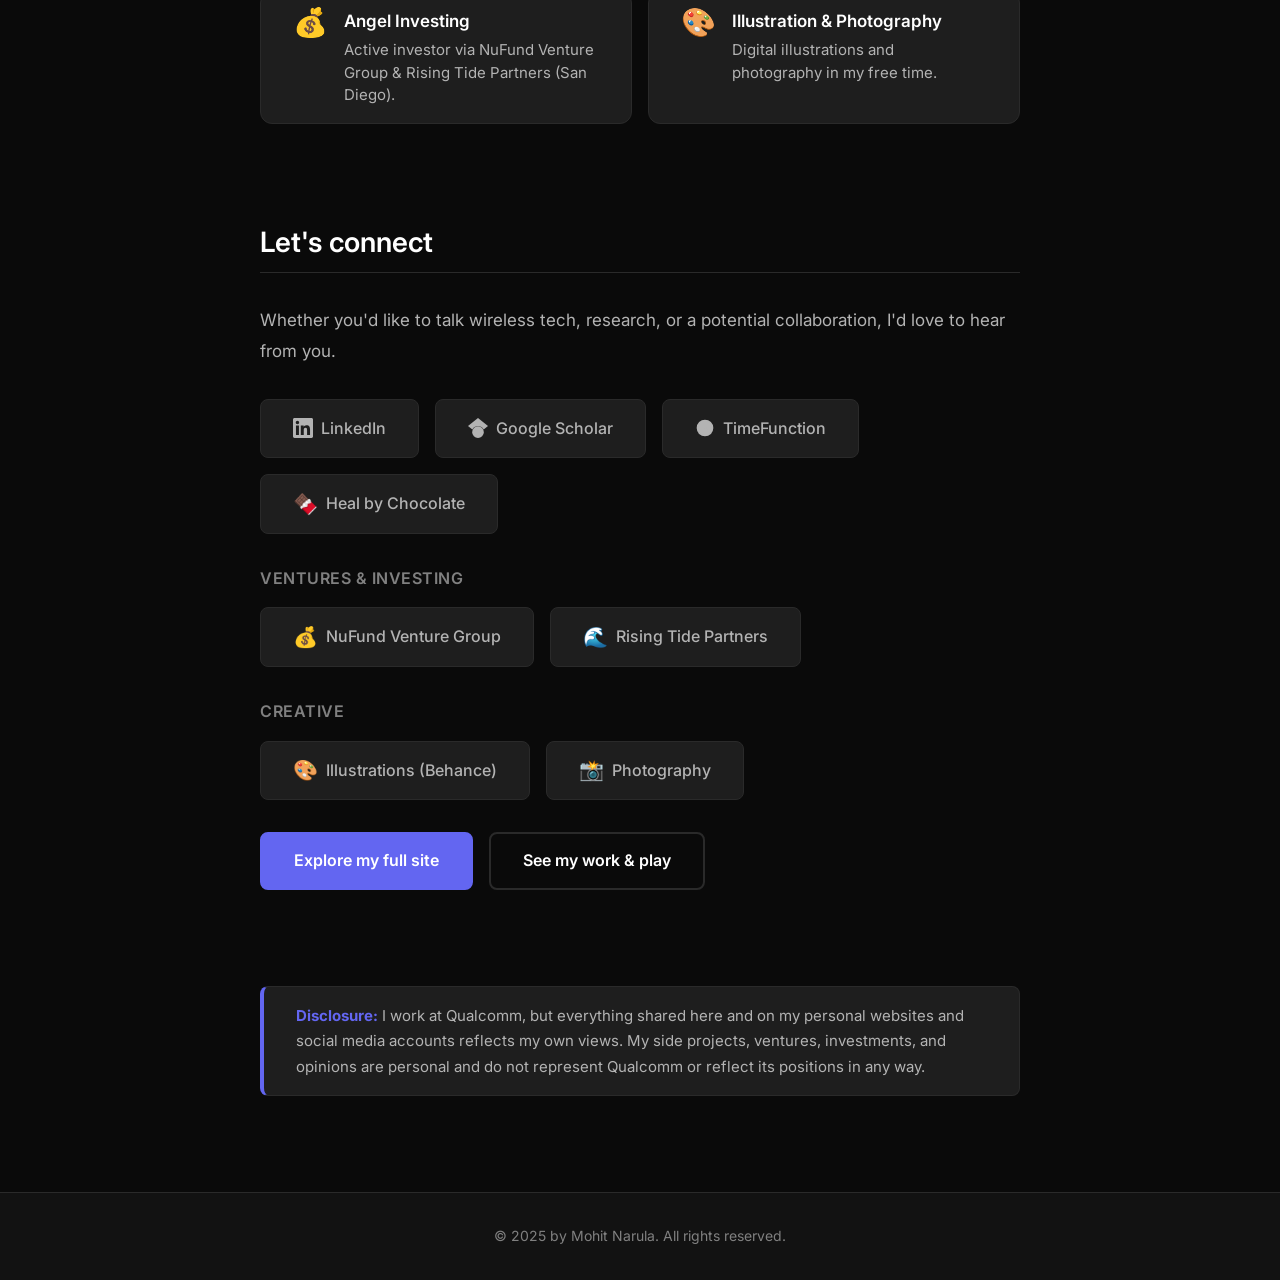
==== commit ed746433: "Make bio mentions and cards clickable links Co-authored-by: Cursor <cursoragent@cursor.com>" ====
--- a/bio.html
+++ b/bio.html
@@ -67,22 +67,30 @@
                 <h2 class="bio-heading">Hello, I'm Mohit</h2>
                 <p class="bio-lead">
                     I'm a <strong>Wireless and Automotive Engineer</strong> who builds technology at the intersection
-                    of connectivity and mobility. I currently work in <strong>Qualcomm R&amp;D</strong>, within the
+                    of connectivity and mobility. I currently work in
+                    <strong>Qualcomm R&amp;D</strong>, within the
                     <strong>Automotive Connected Car group</strong>, where my work spans 5G/6G wireless systems,
                     RF engineering, and automotive applications — turning cutting-edge research into solutions that
                     work in the real world.
                 </p>
                 <p class="bio-text">
                     Over the years I've focused on wireless communications and automotive systems, work that has led to
-                    <strong>multiple patents</strong> and <strong>publications</strong> in leading engineering journals.
-                    Alongside my engineering career, I'm the <strong>cofounder and co-owner of TimeFunction</strong>,
+                    <a href="https://scholar.google.com/citations?user=XxkE6-EAAAAJ&hl=en" target="_blank" rel="noopener noreferrer">multiple patents and publications</a>
+                    in leading engineering journals.
+                    Alongside my engineering career, I'm the cofounder and co-owner of
+                    <a href="https://www.timefunction.com/" target="_blank" rel="noopener noreferrer">TimeFunction</a>,
                     a tool that automatically builds chronological timelines from Wikipedia and other web pages.
                 </p>
                 <p class="bio-text">
-                    Outside of engineering, my wife and I are building <strong>Heal by Chocolate</strong>, a local
-                    craft chocolate brand that we currently make and sell. I'm also an <strong>active angel investor</strong>
-                    through two San Diego&ndash;based funds, and I spend my free time on <strong>digital illustration</strong>
-                    and <strong>photography</strong>.
+                    Outside of engineering, my wife and I are building
+                    <a href="https://www.healbychocolate.com/" target="_blank" rel="noopener noreferrer">Heal by Chocolate</a>, a local
+                    craft chocolate brand that we currently make and sell. I'm also an active angel investor
+                    through two San Diego&ndash;based funds —
+                    <a href="https://nufund.com/" target="_blank" rel="noopener noreferrer">NuFund Venture Group</a> and
+                    <a href="https://risingtidepartners.co/" target="_blank" rel="noopener noreferrer">Rising Tide Partners</a> —
+                    and I spend my free time on
+                    <a href="https://www.behance.net/mohitnarula?locale=en_US" target="_blank" rel="noopener noreferrer">digital illustration</a>
+                    and <a href="https://express.adobe.com/page/doS4WWP8v38uV/" target="_blank" rel="noopener noreferrer">photography</a>.
                 </p>
             </section>
 
@@ -97,41 +105,41 @@
                             <p>Qualcomm R&amp;D, Automotive Connected Car group — 5G/6G, RF, and wireless.</p>
                         </div>
                     </div>
-                    <div class="bio-fact">
+                    <a href="https://scholar.google.com/citations?user=XxkE6-EAAAAJ&hl=en" target="_blank" rel="noopener noreferrer" class="bio-fact">
                         <div class="bio-fact-icon">🔬</div>
                         <div>
                             <h3>Research &amp; Innovation</h3>
                             <p>Multiple patents and peer-reviewed publications.</p>
                         </div>
-                    </div>
-                    <div class="bio-fact">
+                    </a>
+                    <a href="https://www.timefunction.com/" target="_blank" rel="noopener noreferrer" class="bio-fact">
                         <div class="bio-fact-icon">⏱</div>
                         <div>
                             <h3>Founder — TimeFunction</h3>
                             <p>Cofounder &amp; co-owner of a timeline-building product.</p>
                         </div>
-                    </div>
-                    <div class="bio-fact">
+                    </a>
+                    <a href="https://www.healbychocolate.com/" target="_blank" rel="noopener noreferrer" class="bio-fact">
                         <div class="bio-fact-icon">🍫</div>
                         <div>
                             <h3>Heal by Chocolate</h3>
                             <p>A local craft chocolate brand my wife and I make and sell.</p>
                         </div>
-                    </div>
-                    <div class="bio-fact">
+                    </a>
+                    <a href="https://nufund.com/" target="_blank" rel="noopener noreferrer" class="bio-fact">
                         <div class="bio-fact-icon">💰</div>
                         <div>
                             <h3>Angel Investing</h3>
                             <p>Active investor via NuFund Venture Group &amp; Rising Tide Partners (San Diego).</p>
                         </div>
-                    </div>
-                    <div class="bio-fact">
+                    </a>
+                    <a href="https://www.behance.net/mohitnarula?locale=en_US" target="_blank" rel="noopener noreferrer" class="bio-fact">
                         <div class="bio-fact-icon">🎨</div>
                         <div>
                             <h3>Illustration &amp; Photography</h3>
                             <p>Digital illustrations and photography in my free time.</p>
                         </div>
-                    </div>
+                    </a>
                 </div>
             </section>
 
--- a/styles.css
+++ b/styles.css
@@ -926,6 +926,32 @@
     font-weight: 600;
 }
 
+/* Inline links inside bio paragraphs — accent color, subtle underline */
+.bio-lead a,
+.bio-text a {
+    color: var(--accent-primary);
+    font-weight: 600;
+    text-decoration: none;
+    border-bottom: 1px solid rgba(99, 102, 241, 0.35);
+    transition: color var(--transition-fast), border-color var(--transition-fast);
+}
+
+.bio-lead a:hover,
+.bio-text a:hover {
+    color: var(--accent-hover);
+    border-bottom-color: var(--accent-hover);
+}
+
+/* Make the whole fact card clickable */
+a.bio-fact {
+    text-decoration: none;
+    color: inherit;
+}
+
+a.bio-fact:hover h3 {
+    color: var(--accent-primary);
+}
+
 .bio-facts {
     display: grid;
     grid-template-columns: repeat(auto-fit, minmax(300px, 1fr));
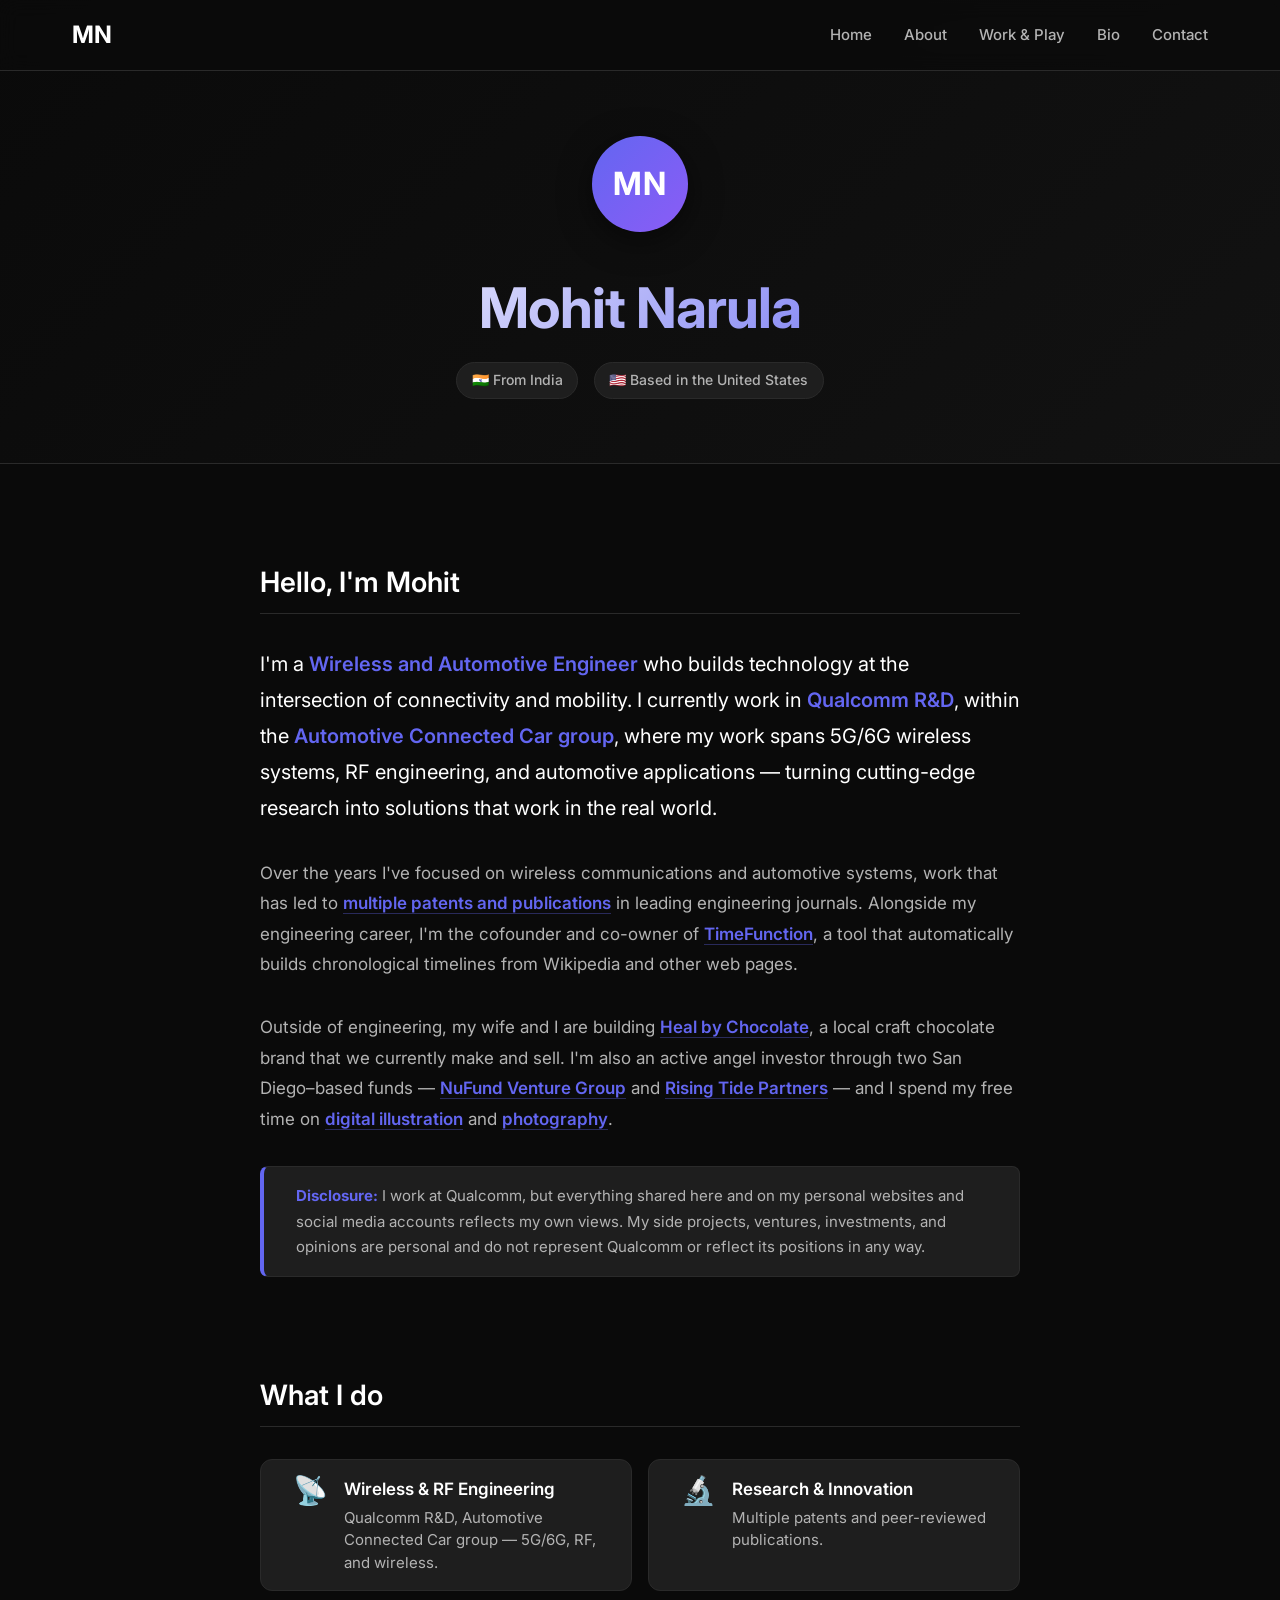
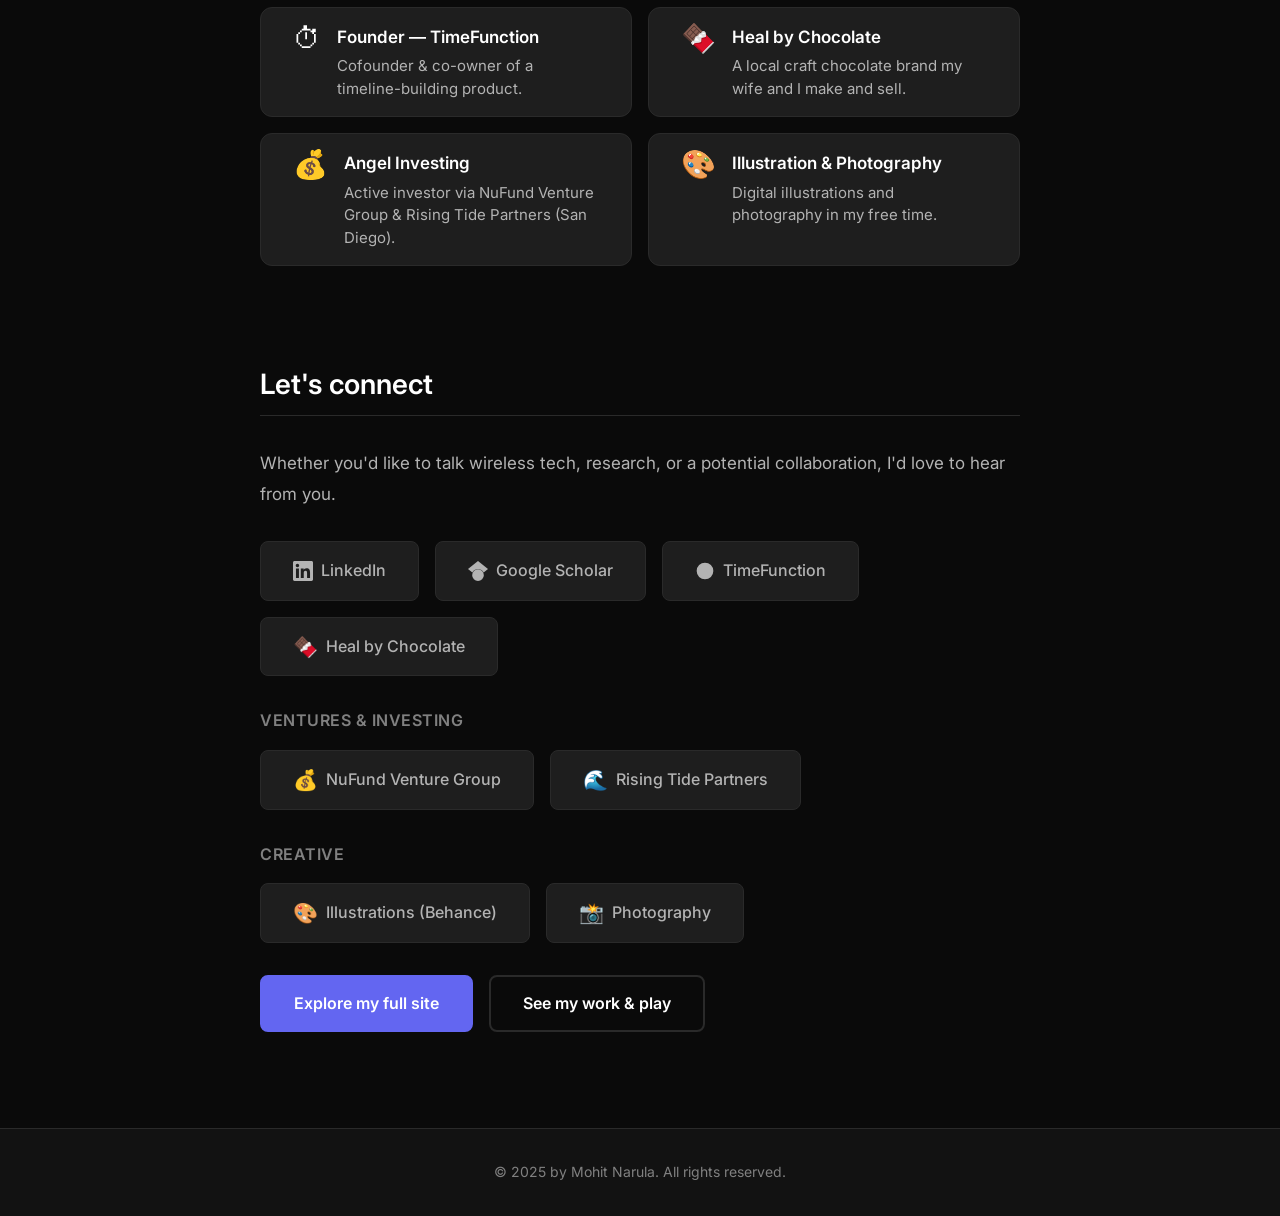
==== commit dd9e9968: "Move disclosure below intro for better visibility Co-authored-by: Cursor <cursoragent@cursor.com>" ====
--- a/bio.html
+++ b/bio.html
@@ -92,6 +92,11 @@
                     <a href="https://www.behance.net/mohitnarula?locale=en_US" target="_blank" rel="noopener noreferrer">digital illustration</a>
                     and <a href="https://express.adobe.com/page/doS4WWP8v38uV/" target="_blank" rel="noopener noreferrer">photography</a>.
                 </p>
+                <div class="bio-disclosure">
+                    <strong>Disclosure:</strong> I work at Qualcomm, but everything shared here and on my personal
+                    websites and social media accounts reflects my own views. My side projects, ventures, investments,
+                    and opinions are personal and do not represent Qualcomm or reflect its positions in any way.
+                </div>
             </section>
 
             <!-- What I do -->
@@ -204,15 +209,6 @@
                     <a href="index.html#portfolio" class="btn btn-secondary">See my work &amp; play</a>
                 </div>
             </section>
-
-            <!-- Disclosure -->
-            <section class="bio-block">
-                <div class="bio-disclosure">
-                    <strong>Disclosure:</strong> I work at Qualcomm, but everything shared here and on my personal
-                    websites and social media accounts reflects my own views. My side projects, ventures, investments,
-                    and opinions are personal and do not represent Qualcomm or reflect its positions in any way.
-                </div>
-            </section>
         </div>
     </main>
 
--- a/styles.css
+++ b/styles.css
@@ -1016,6 +1016,7 @@
 }
 
 .bio-disclosure {
+    margin-top: var(--spacing-md);
     padding: var(--spacing-sm) var(--spacing-md);
     background: var(--bg-card);
     border: 1px solid var(--border-color);
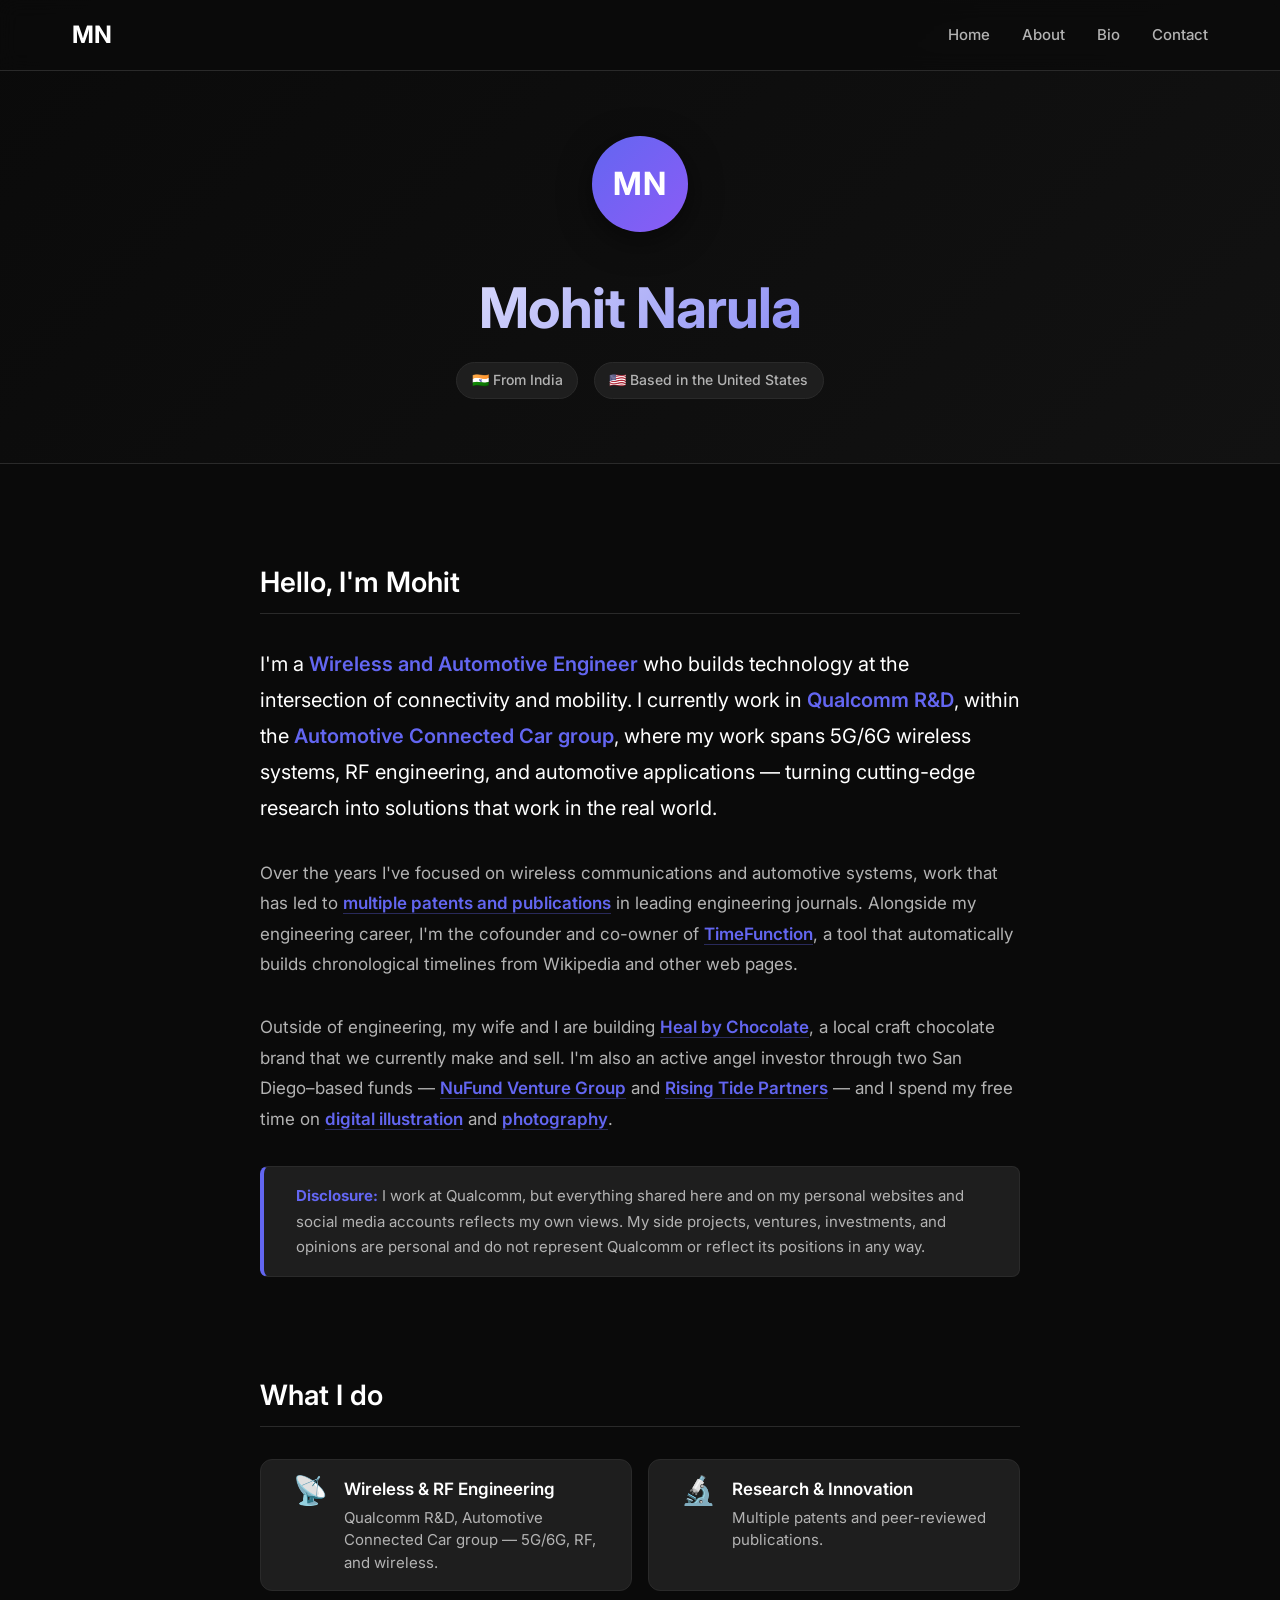
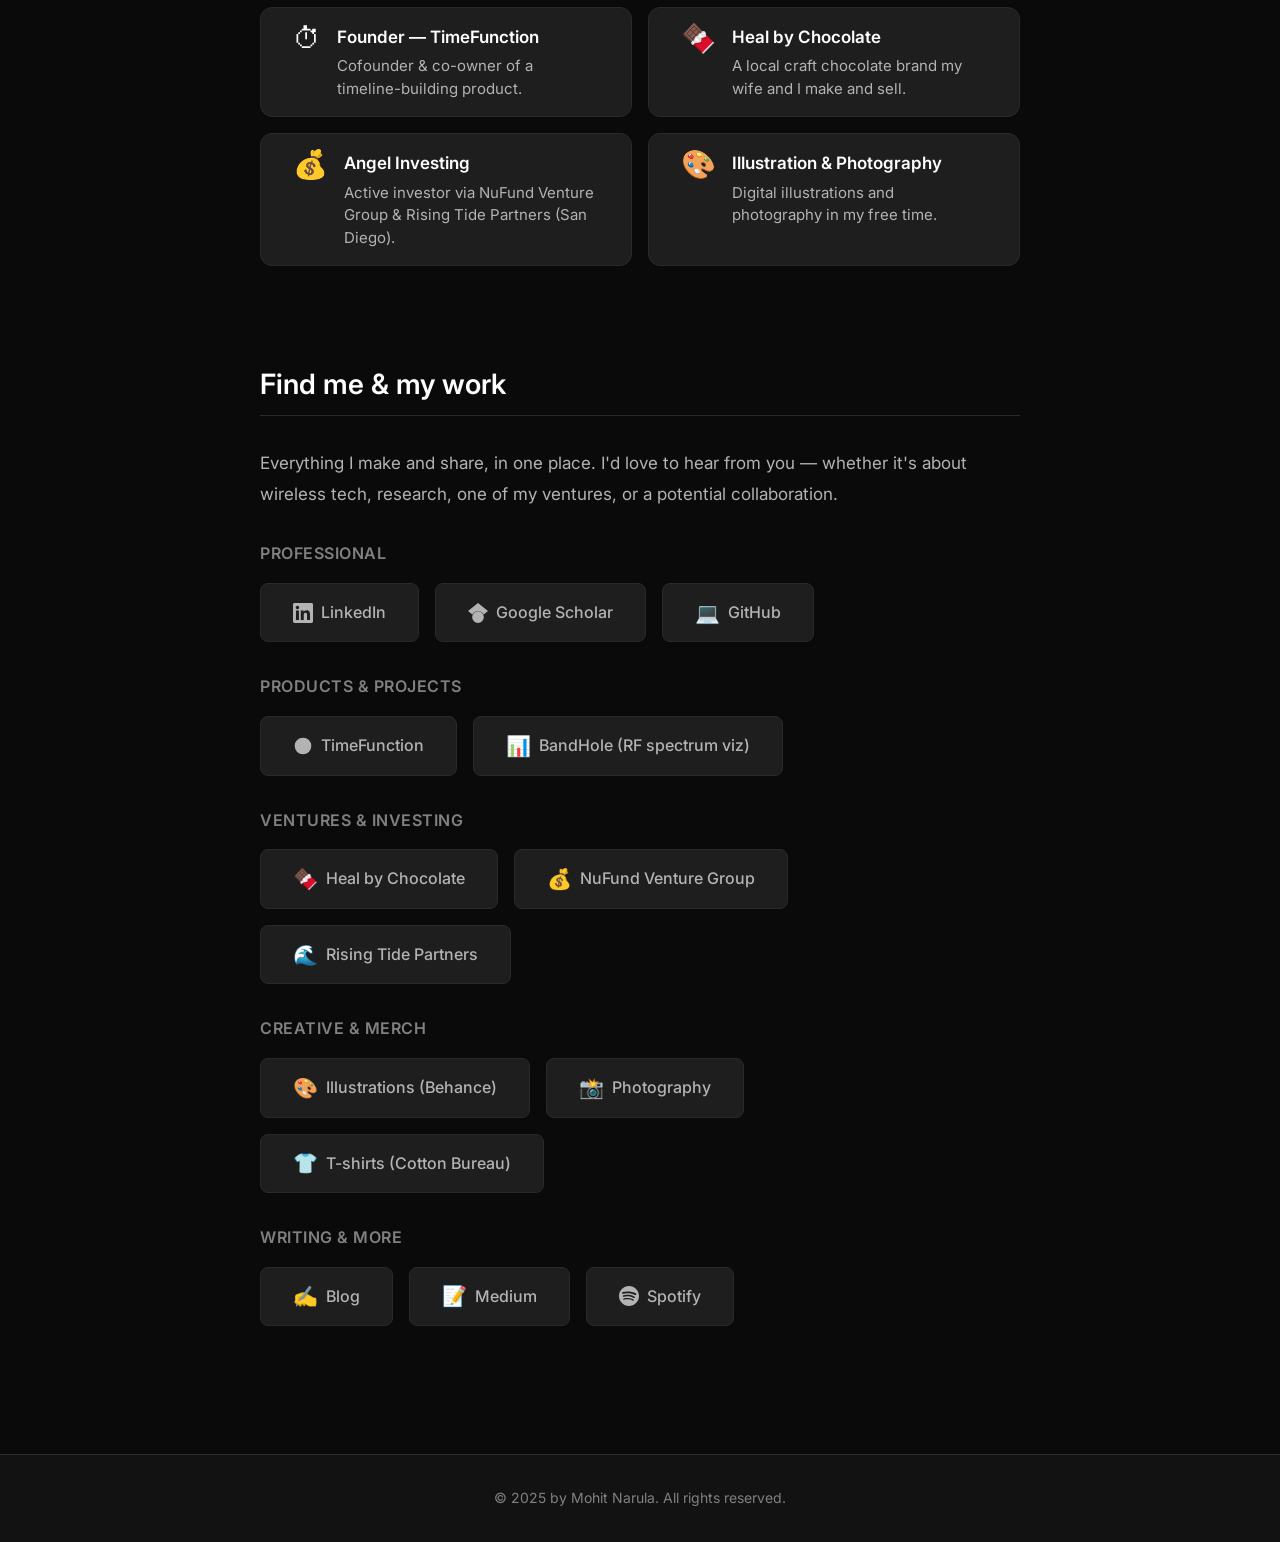
==== commit bafc5e36: "Consolidate all links into bio; trim homepage and remove Work & Play Co-authored-by: Cursor <cursora" ====
--- a/bio.html
+++ b/bio.html
@@ -35,7 +35,6 @@
             <ul class="nav-menu">
                 <li><a href="index.html" class="nav-link">Home</a></li>
                 <li><a href="index.html#about" class="nav-link">About</a></li>
-                <li><a href="index.html#portfolio" class="nav-link">Work & Play</a></li>
                 <li><a href="bio.html" class="nav-link active">Bio</a></li>
                 <li><a href="index.html#contact" class="nav-link">Contact</a></li>
             </ul>
@@ -150,10 +149,13 @@
 
             <!-- Connect -->
             <section class="bio-block">
-                <h2 class="bio-heading">Let's connect</h2>
+                <h2 class="bio-heading">Find me &amp; my work</h2>
                 <p class="bio-text">
-                    Whether you'd like to talk wireless tech, research, or a potential collaboration, I'd love to hear from you.
-                </p>
+                    Everything I make and share, in one place. I'd love to hear from you — whether it's about
+                    wireless tech, research, one of my ventures, or a potential collaboration.
+                </p>
+
+                <h3 class="bio-subheading">Professional</h3>
                 <div class="bio-links">
                     <a href="https://www.linkedin.com/in/mohitnarula" target="_blank" rel="noopener noreferrer" class="social-link" aria-label="LinkedIn">
                         <svg viewBox="0 0 24 24" fill="currentColor">
@@ -167,6 +169,14 @@
                         </svg>
                         <span>Google Scholar</span>
                     </a>
+                    <a href="https://github.com/monarula" target="_blank" rel="noopener noreferrer" class="social-link" aria-label="GitHub">
+                        <span class="social-link-emoji" aria-hidden="true">💻</span>
+                        <span>GitHub</span>
+                    </a>
+                </div>
+
+                <h3 class="bio-subheading">Products &amp; projects</h3>
+                <div class="bio-links">
                     <a href="https://www.timefunction.com/" target="_blank" rel="noopener noreferrer" class="social-link" aria-label="TimeFunction">
                         <svg viewBox="0 0 24 24" fill="none" stroke="currentColor" stroke-width="2" stroke-linecap="round" stroke-linejoin="round">
                             <circle cx="12" cy="12" r="9"/>
@@ -174,14 +184,18 @@
                         </svg>
                         <span>TimeFunction</span>
                     </a>
+                    <a href="https://monarula.github.io/bandhole/" target="_blank" rel="noopener noreferrer" class="social-link" aria-label="BandHole">
+                        <span class="social-link-emoji" aria-hidden="true">📊</span>
+                        <span>BandHole (RF spectrum viz)</span>
+                    </a>
+                </div>
+
+                <h3 class="bio-subheading">Ventures &amp; investing</h3>
+                <div class="bio-links">
                     <a href="https://www.healbychocolate.com/" target="_blank" rel="noopener noreferrer" class="social-link" aria-label="Heal by Chocolate">
                         <span class="social-link-emoji" aria-hidden="true">🍫</span>
                         <span>Heal by Chocolate</span>
                     </a>
-                </div>
-
-                <h3 class="bio-subheading">Ventures &amp; investing</h3>
-                <div class="bio-links">
                     <a href="https://nufund.com/" target="_blank" rel="noopener noreferrer" class="social-link" aria-label="NuFund Venture Group">
                         <span class="social-link-emoji" aria-hidden="true">💰</span>
                         <span>NuFund Venture Group</span>
@@ -192,7 +206,7 @@
                     </a>
                 </div>
 
-                <h3 class="bio-subheading">Creative</h3>
+                <h3 class="bio-subheading">Creative &amp; merch</h3>
                 <div class="bio-links">
                     <a href="https://www.behance.net/mohitnarula?locale=en_US" target="_blank" rel="noopener noreferrer" class="social-link" aria-label="Behance illustrations">
                         <span class="social-link-emoji" aria-hidden="true">🎨</span>
@@ -202,11 +216,28 @@
                         <span class="social-link-emoji" aria-hidden="true">📸</span>
                         <span>Photography</span>
                     </a>
-                </div>
-
-                <div class="bio-cta">
-                    <a href="index.html" class="btn btn-primary">Explore my full site</a>
-                    <a href="index.html#portfolio" class="btn btn-secondary">See my work &amp; play</a>
+                    <a href="https://cottonbureau.com/people/mohit-narula" target="_blank" rel="noopener noreferrer" class="social-link" aria-label="Cotton Bureau merch">
+                        <span class="social-link-emoji" aria-hidden="true">👕</span>
+                        <span>T-shirts (Cotton Bureau)</span>
+                    </a>
+                </div>
+
+                <h3 class="bio-subheading">Writing &amp; more</h3>
+                <div class="bio-links">
+                    <a href="https://mohitnarula.blogspot.com/" target="_blank" rel="noopener noreferrer" class="social-link" aria-label="Blog">
+                        <span class="social-link-emoji" aria-hidden="true">✍️</span>
+                        <span>Blog</span>
+                    </a>
+                    <a href="https://medium.com/@mohit.narula86" target="_blank" rel="noopener noreferrer" class="social-link" aria-label="Medium">
+                        <span class="social-link-emoji" aria-hidden="true">📝</span>
+                        <span>Medium</span>
+                    </a>
+                    <a href="https://open.spotify.com" target="_blank" rel="noopener noreferrer" class="social-link" aria-label="Spotify">
+                        <svg viewBox="0 0 24 24" fill="currentColor">
+                            <path d="M12 0C5.4 0 0 5.4 0 12s5.4 12 12 12 12-5.4 12-12S18.66 0 12 0zm5.521 17.34c-.24.359-.66.48-1.021.24-2.82-1.74-6.36-2.101-10.561-1.141-.418.122-.84-.179-.84-.66 0-.359.24-.66.54-.779 4.56-1.021 8.52-.6 11.64 1.32.42.18.479.659.24 1.02zm1.44-3.3c-.301.42-.841.6-1.262.3-3.239-1.98-8.159-2.58-11.939-1.38-.479.12-1.02-.12-1.14-.6-.12-.48.12-1.021.6-1.141C9.6 9.9 15 10.561 18.72 12.84c.361.181.54.78.241 1.2zm.12-3.36C15.24 8.4 8.82 8.16 5.16 9.301c-.6.179-1.2-.181-1.38-.721-.18-.601.18-1.2.72-1.381 4.26-1.26 11.28-1.02 15.721 1.621.539.3.719 1.02.42 1.56-.299.421-1.02.599-1.559.3z"/>
+                        </svg>
+                        <span>Spotify</span>
+                    </a>
                 </div>
             </section>
         </div>
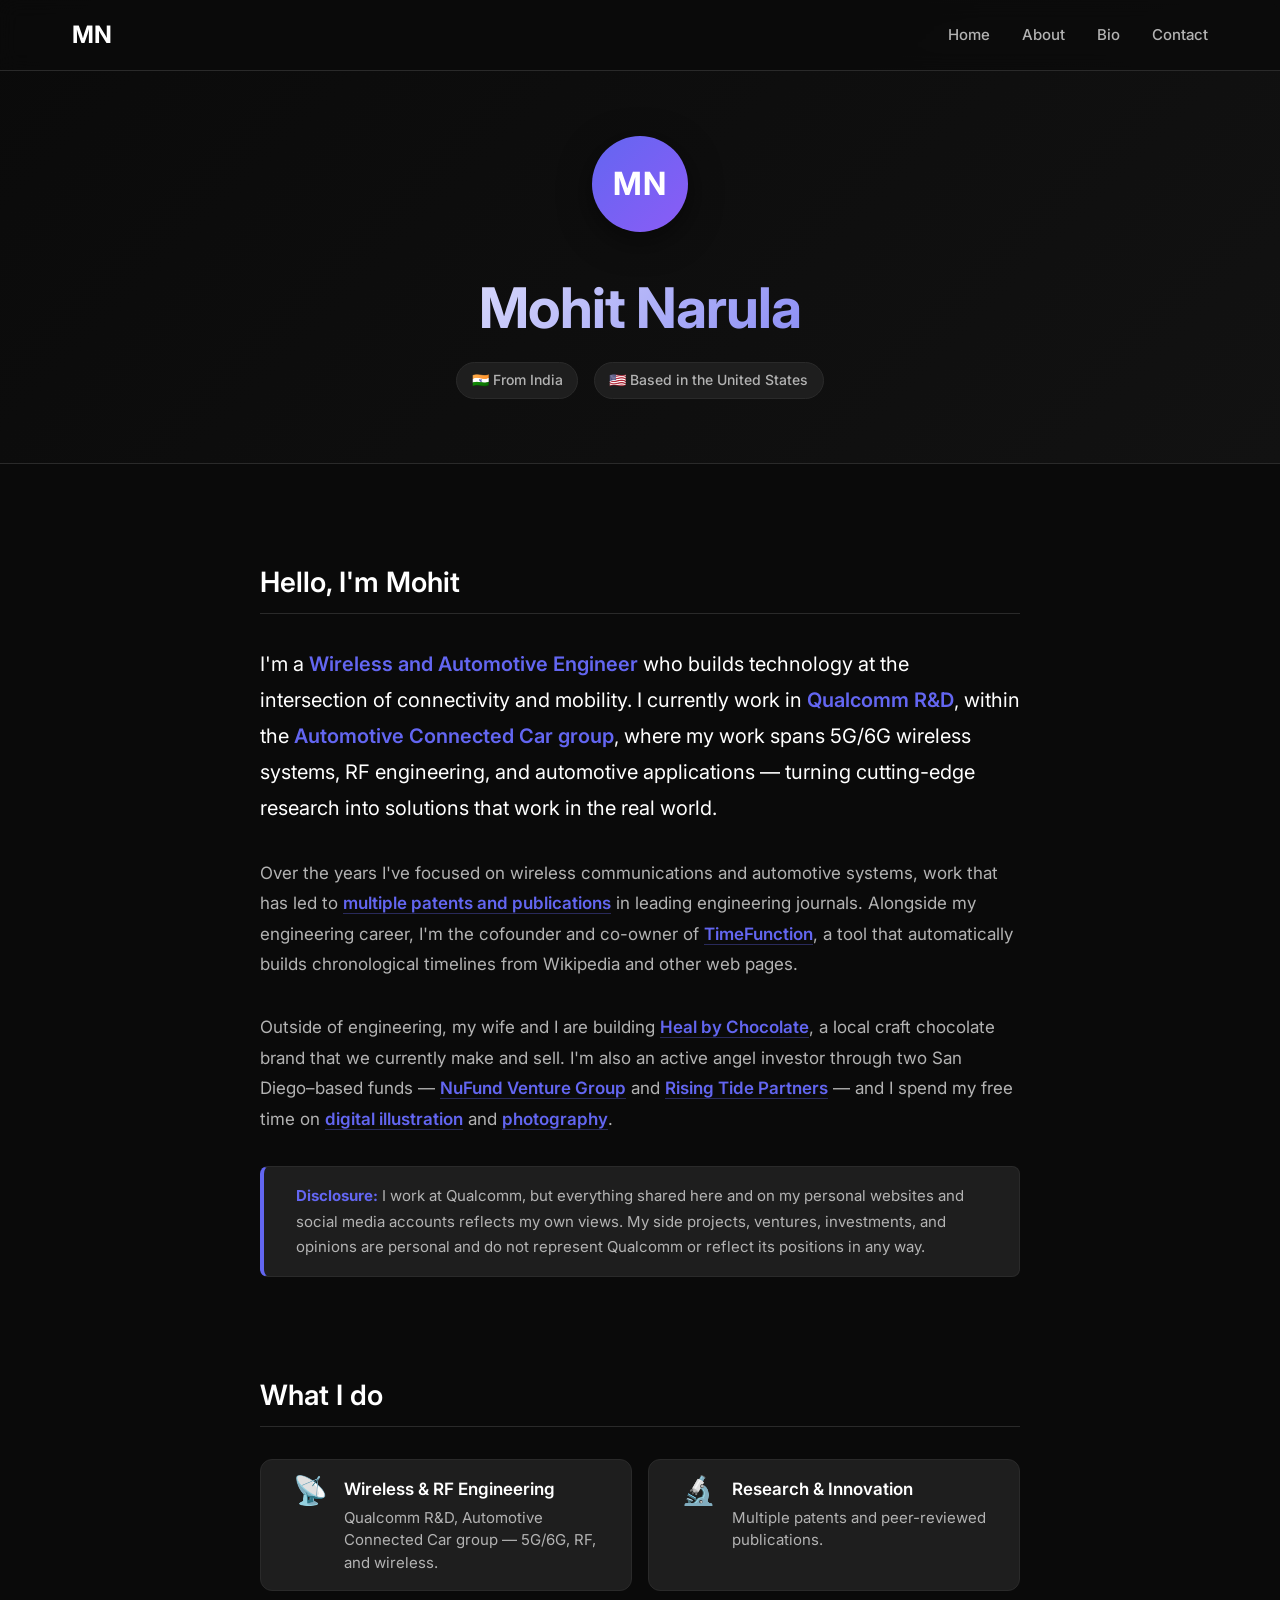
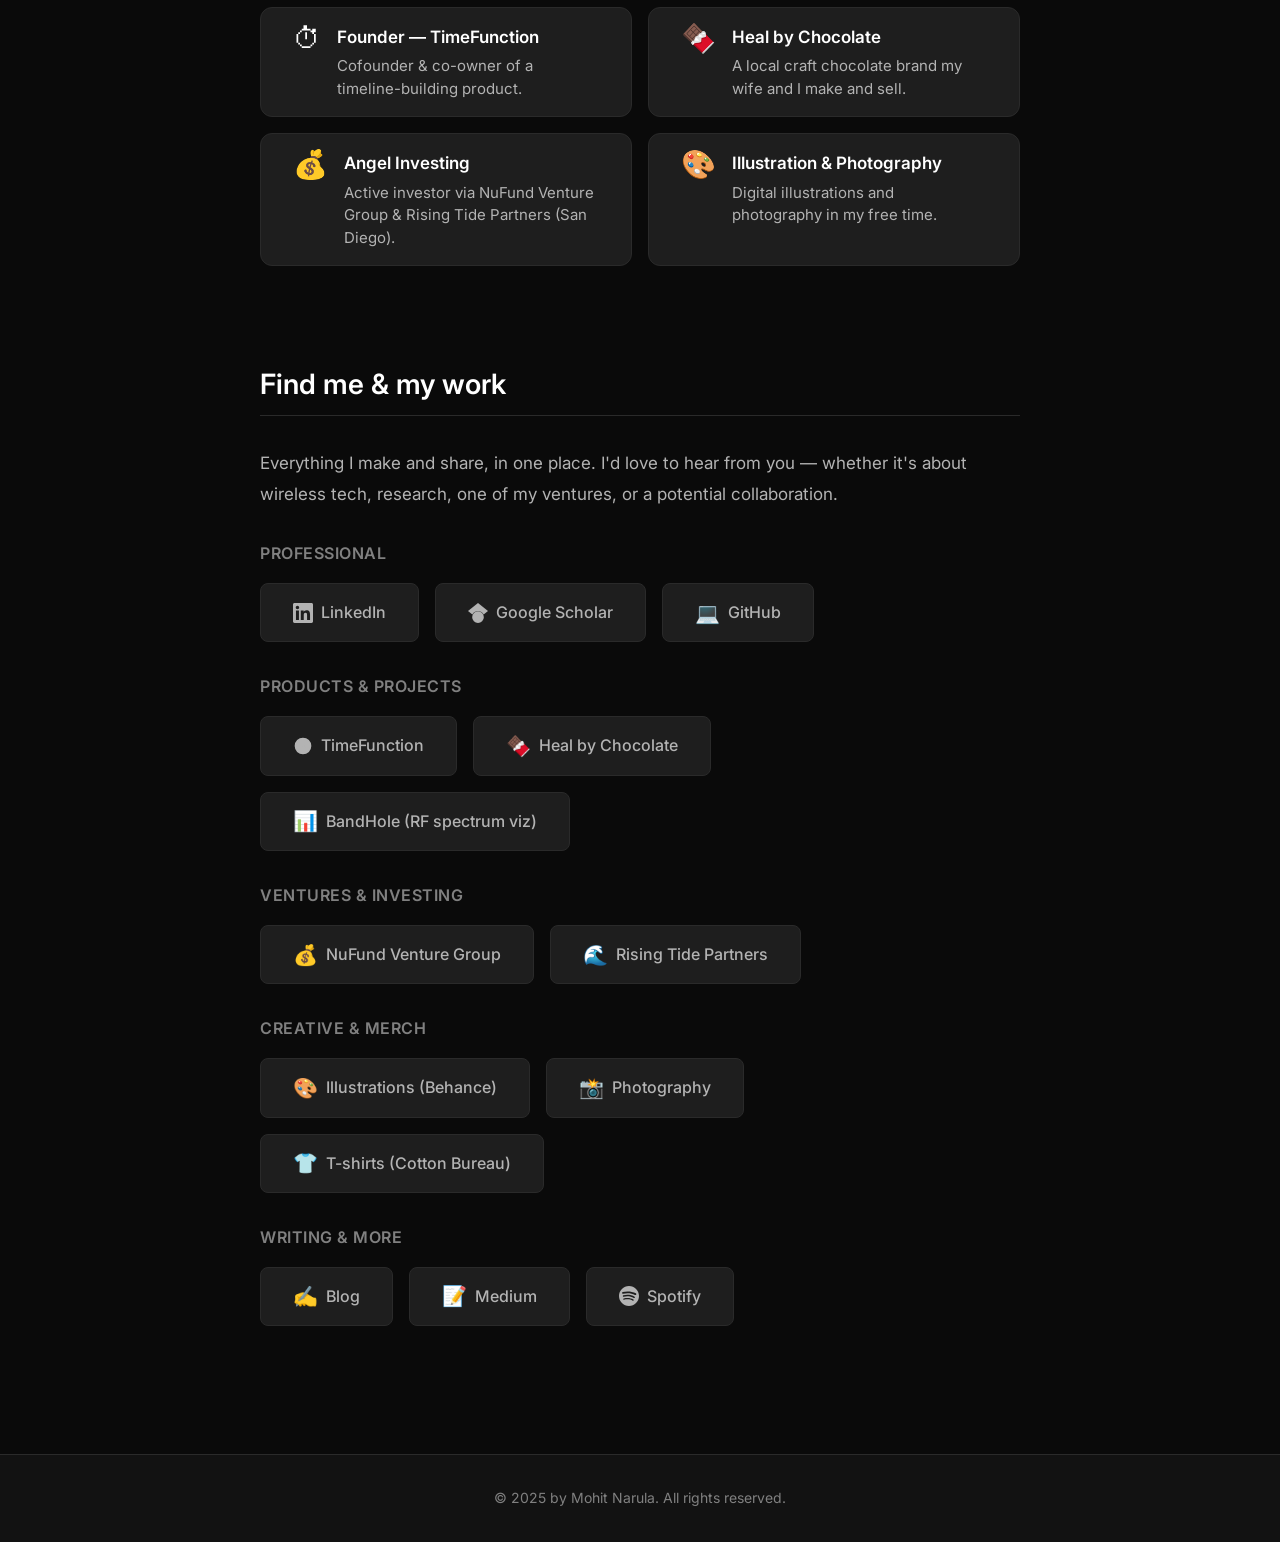
==== commit dc86e62d: "Move Heal by Chocolate under Products in bio Co-authored-by: Cursor <cursoragent@cursor.com>" ====
--- a/bio.html
+++ b/bio.html
@@ -184,6 +184,10 @@
                         </svg>
                         <span>TimeFunction</span>
                     </a>
+                    <a href="https://www.healbychocolate.com/" target="_blank" rel="noopener noreferrer" class="social-link" aria-label="Heal by Chocolate">
+                        <span class="social-link-emoji" aria-hidden="true">🍫</span>
+                        <span>Heal by Chocolate</span>
+                    </a>
                     <a href="https://monarula.github.io/bandhole/" target="_blank" rel="noopener noreferrer" class="social-link" aria-label="BandHole">
                         <span class="social-link-emoji" aria-hidden="true">📊</span>
                         <span>BandHole (RF spectrum viz)</span>
@@ -192,10 +196,6 @@
 
                 <h3 class="bio-subheading">Ventures &amp; investing</h3>
                 <div class="bio-links">
-                    <a href="https://www.healbychocolate.com/" target="_blank" rel="noopener noreferrer" class="social-link" aria-label="Heal by Chocolate">
-                        <span class="social-link-emoji" aria-hidden="true">🍫</span>
-                        <span>Heal by Chocolate</span>
-                    </a>
                     <a href="https://nufund.com/" target="_blank" rel="noopener noreferrer" class="social-link" aria-label="NuFund Venture Group">
                         <span class="social-link-emoji" aria-hidden="true">💰</span>
                         <span>NuFund Venture Group</span>
